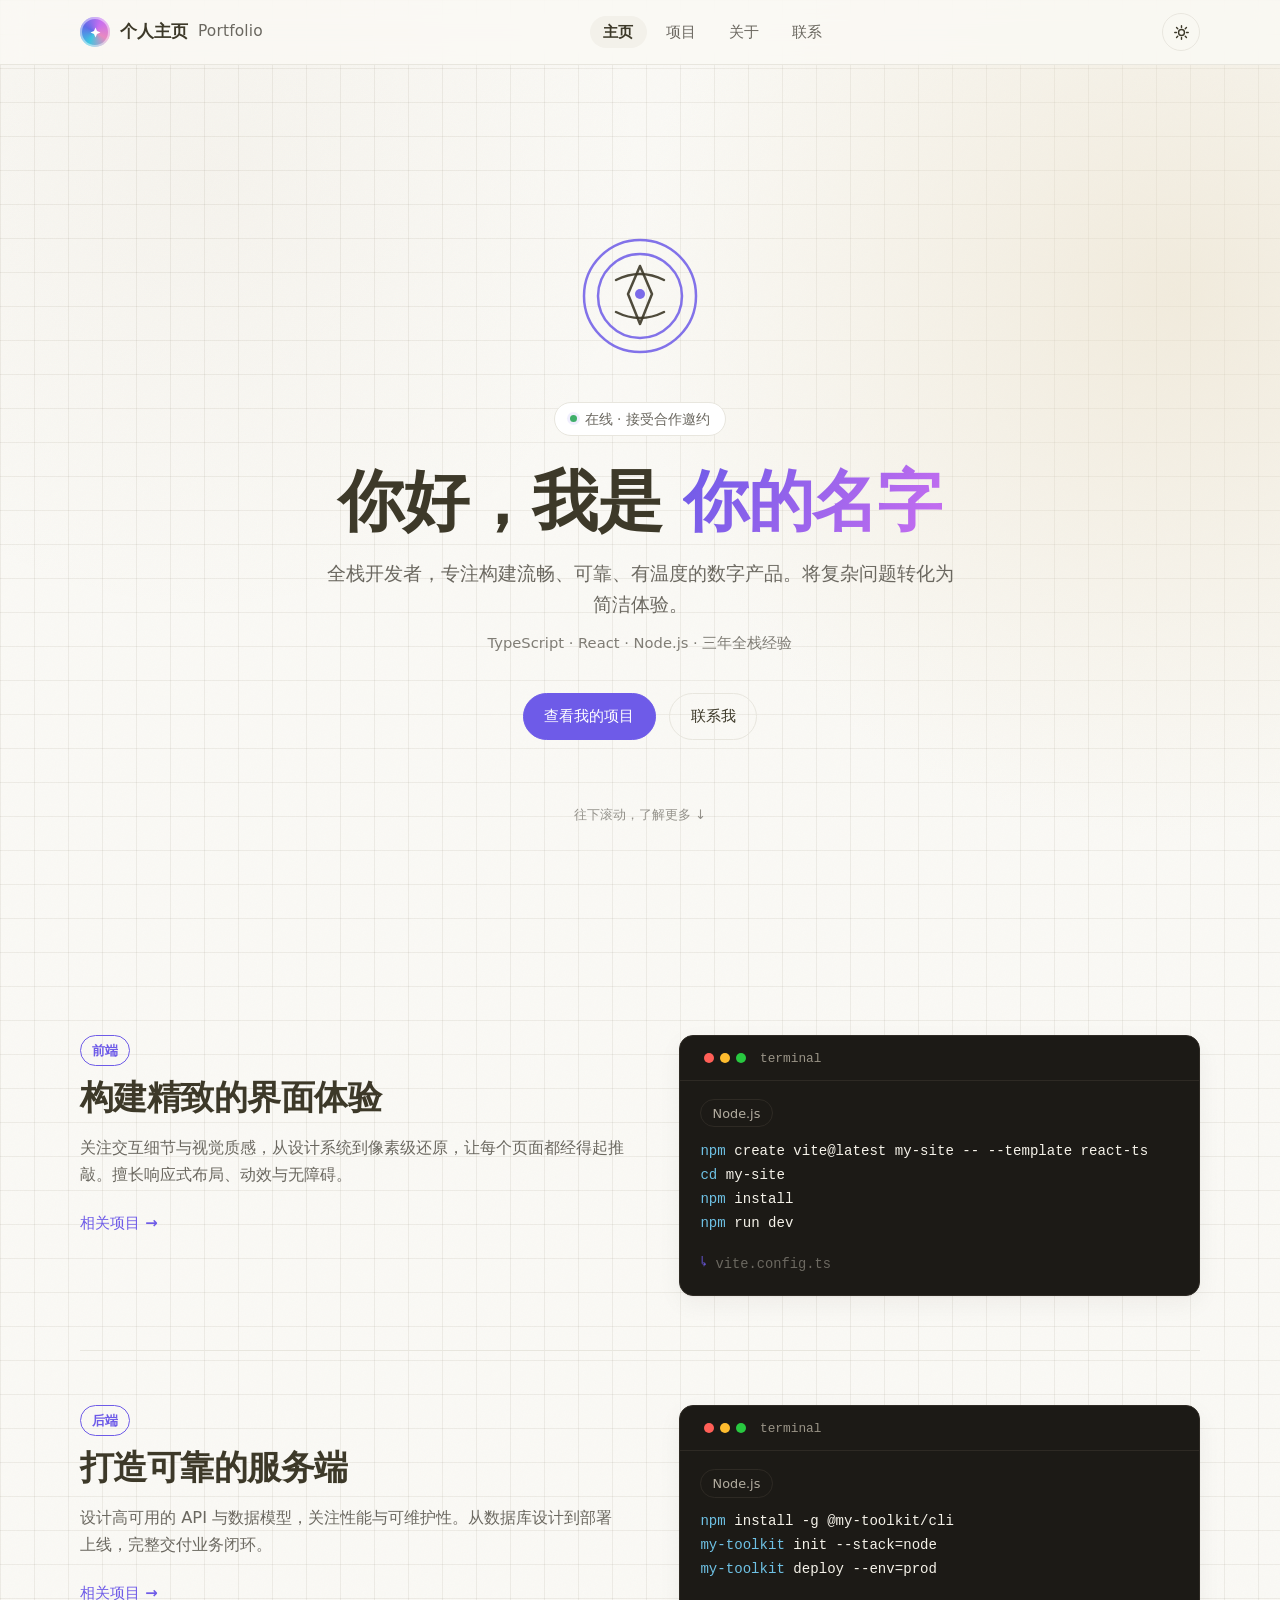
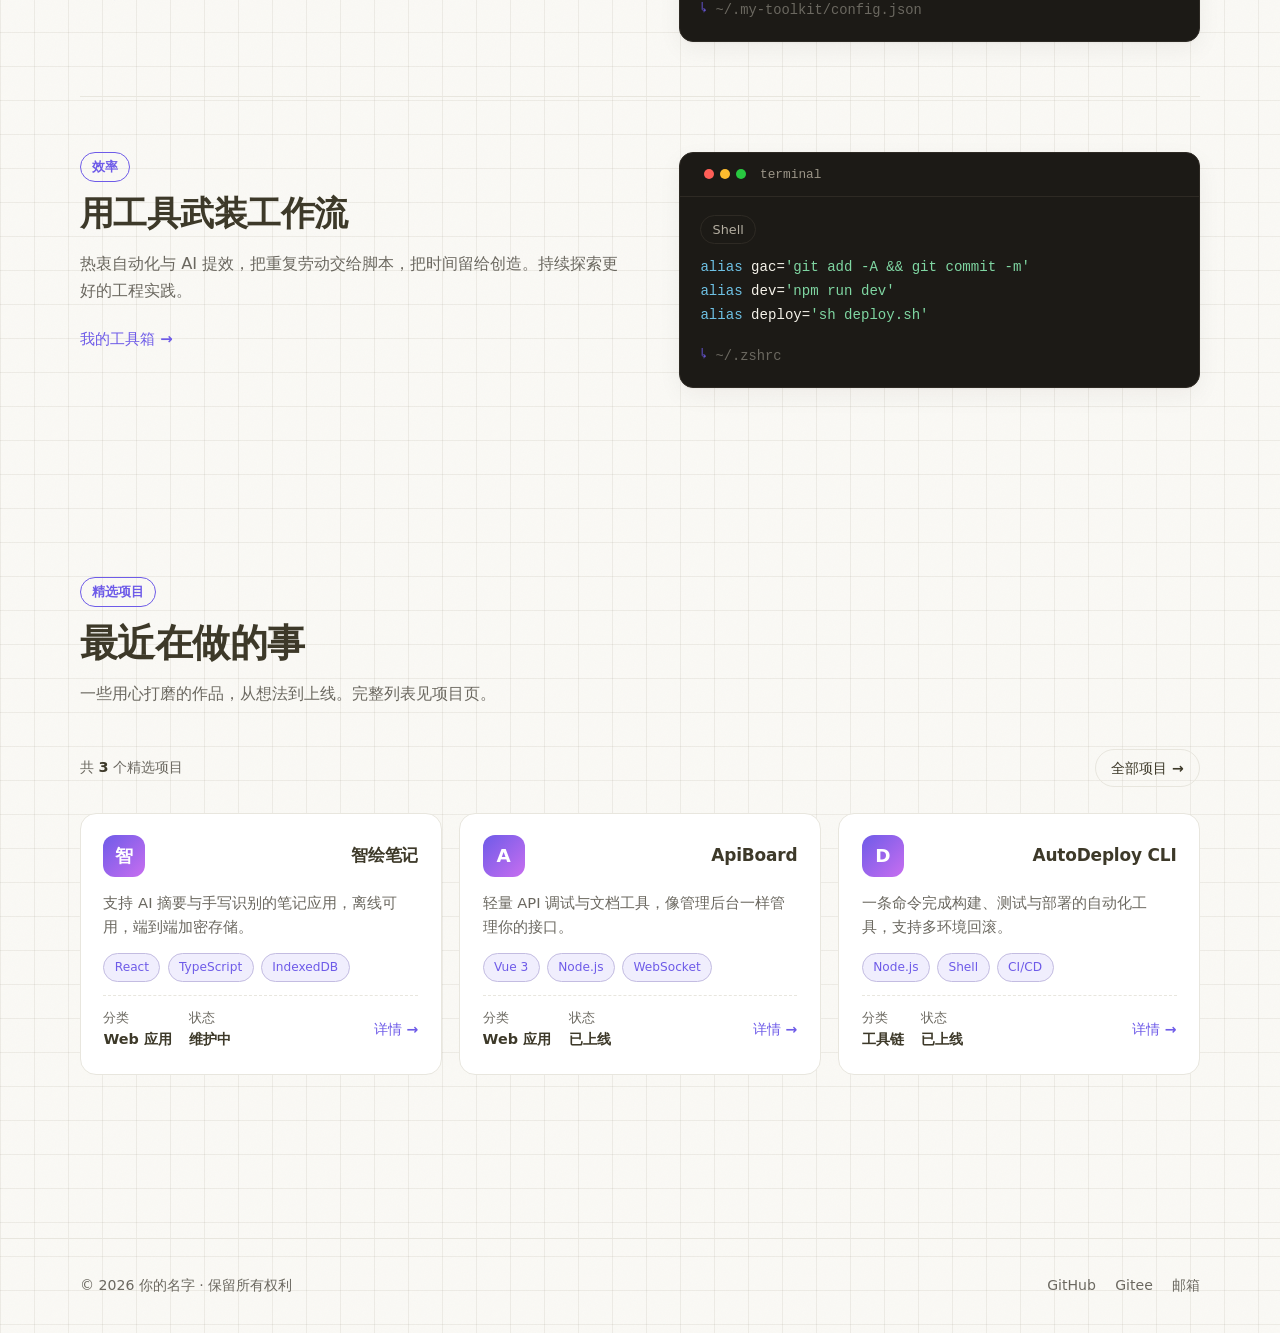
==== index.html @ 10bc0114 "初始化个人主页：米白网格风格，四页面+双主题" ====
<!doctype html>
<!--
  ==========================================================================
  个人主页 · 首页
  风格参考：词元枢阁 Token Nexus
  --------------------------------------------------------------------------
  【个人信息替换清单】打开本文件搜索「TODO:」即可找到所有占位处：
    1. 页面标题与站名（<title>、.brand-cn）
    2. Hero 标题中的「你的名字」
    3. 副标题中的职业描述（.hero .sub）
    4. 能力板块的文字与代码块内容
    5. 项目卡片的数据（在 js/main.js 的 PROJECTS 数组里维护）
    6. 页脚版权
  ==========================================================================
-->
<html lang="zh-CN" data-theme="light">
<head>
  <meta charset="UTF-8" />
  <meta name="viewport" content="width=device-width, initial-scale=1.0" />
  <title>你的名字 · 个人主页</title> <!-- TODO: 替换为你的名字 -->
  <meta name="description" content="个人主页 —— 全栈开发者，用热爱构建数字产品。" />
  <meta name="theme-color" content="#faf9f5" />
  <link rel="icon" href="data:image/svg+xml,%3Csvg xmlns='http://www.w3.org/2000/svg' viewBox='0 0 100 100'%3E%3Cdefs%3E%3ClinearGradient id='g' x1='0' y1='0' x2='1' y2='1'%3E%3Cstop offset='0' stop-color='%233ec6e0'/%3E%3Cstop offset='0.5' stop-color='%236e5be8'/%3E%3Cstop offset='1' stop-color='%23c86ef0'/%3E%3C/linearGradient%3E%3C/defs%3E%3Ccircle cx='50' cy='50' r='46' fill='url(%23g)'/%3E%3Cpath d='M50 28 L57 44 L74 44 L61 55 L66 72 L50 61 L34 72 L39 55 L26 44 L43 44 Z' fill='white' opacity='0.92'/%3E%3C/svg%3E" />
  <link rel="stylesheet" href="css/style.css" />
</head>
<body>

  <!-- ======== 导航 ======== -->
  <header class="site-header">
    <div class="container nav-inner">
      <a class="brand" href="index.html" aria-label="返回首页">
        <span class="brand-mark" aria-hidden="true">
          <svg viewBox="0 0 24 24" fill="none"><path d="M12 4 L14.4 9.6 L20 12 L14.4 14.4 L12 20 L9.6 14.4 L4 12 L9.6 9.6 Z" fill="#fff"/></svg>
        </span>
        <span class="brand-cn">个人主页</span>
        <span class="brand-en">Portfolio</span>
      </a>

      <nav aria-label="主导航">
        <ul class="nav-links" id="navLinks">
          <li><a href="index.html" class="active">主页</a></li>
          <li><a href="projects.html">项目</a></li>
          <li><a href="about.html">关于</a></li>
          <li><a href="contact.html">联系</a></li>
        </ul>
      </nav>

      <div class="nav-actions">
        <div class="theme-menu">
          <button class="icon-btn" id="themeBtn" aria-label="切换主题" title="切换主题">
            <svg id="themeIcon" width="17" height="17" viewBox="0 0 24 24" fill="none" stroke="currentColor" stroke-width="2" stroke-linecap="round">
              <circle cx="12" cy="12" r="4.2"/>
              <path d="M12 2.5v2.4M12 19.1v2.4M2.5 12h2.4M19.1 12h2.4M5 5l1.7 1.7M17.3 17.3 19 19M19 5l-1.7 1.7M6.7 17.3 5 19"/>
            </svg>
          </button>
          <div class="theme-pop" id="themePop" role="menu">
            <button class="theme-opt" data-theme="light" role="menuitem">浅色 <span class="check">✓</span></button>
            <button class="theme-opt" data-theme="dark" role="menuitem">深色 <span class="check">✓</span></button>
            <button class="theme-opt" data-theme="system" role="menuitem">跟随系统 <span class="check">✓</span></button>
          </div>
        </div>
        <button class="icon-btn" id="navToggle" aria-label="切换导航菜单" title="菜单">
          <svg width="17" height="17" viewBox="0 0 24 24" fill="none" stroke="currentColor" stroke-width="2" stroke-linecap="round"><path d="M4 7h16M4 12h16M4 17h16"/></svg>
        </button>
      </div>
    </div>
  </header>

  <main class="page-main">

    <!-- ======== Hero ======== -->
    <section class="hero">
      <div class="container">
        <div class="hero-art" aria-hidden="true">
          <svg viewBox="0 0 128 128">
            <circle class="ring" cx="64" cy="64" r="56"/>
            <circle class="ring" cx="64" cy="64" r="42" opacity="0.45"/>
            <path class="inner" d="M64 34 L76 62 L64 92 L52 62 Z" stroke-linejoin="round"/>
            <path class="inner" d="M40 48 Q64 36 88 48" stroke-linecap="round"/>
            <path class="inner" d="M40 80 Q64 92 88 80" stroke-linecap="round"/>
            <circle class="accent" cx="64" cy="62" r="5"/>
          </svg>
        </div>

        <div class="hero-badge"><span class="dot"></span> 在线 · 接受合作邀约</div>
        <h1>你好，我是 <span class="grad">你的名字</span></h1> <!-- TODO: 替换为你的名字 -->
        <p class="sub">全栈开发者，专注构建流畅、可靠、有温度的数字产品。将复杂问题转化为简洁体验。</p> <!-- TODO: 替换为你的职业描述 -->
        <p class="meta">TypeScript · React · Node.js · 三年全栈经验</p> <!-- TODO: 替换为你擅长的技术 -->

        <div class="hero-cta">
          <a class="btn btn-primary" href="projects.html">查看我的项目</a>
          <a class="btn btn-ghost" href="contact.html">联系我</a>
        </div>

        <div class="scroll-hint">往下滚动，了解更多 ↓</div>
      </div>
    </section>

    <!-- ======== 能力板块（参考站 IDE 集成风格） ======== -->
    <section class="section">
      <div class="container">

        <!-- 板块 1 -->
        <div class="feature-block reveal">
          <div class="feature-left">
            <span class="tag">前端</span>
            <h3>构建精致的界面体验</h3>
            <p>关注交互细节与视觉质感，从设计系统到像素级还原，让每个页面都经得起推敲。擅长响应式布局、动效与无障碍。</p>
            <div class="feature-links">
              <a href="projects.html">相关项目 →</a>
            </div>
          </div>
          <div class="code-card">
            <div class="code-head"><span class="traffic"><i></i><i></i><i></i></span><span>terminal</span></div>
            <div class="code-body">
              <span class="code-tab">Node.js</span>
              <pre><span class="c-cmd">npm</span> create vite@latest my-site -- --template react-ts
<span class="c-cmd">cd</span> my-site
<span class="c-cmd">npm</span> install
<span class="c-cmd">npm</span> run dev</pre>
              <div class="path-line">vite.config.ts</div>
            </div>
          </div>
        </div>

        <!-- 板块 2 -->
        <div class="feature-block reveal">
          <div class="feature-left">
            <span class="tag">后端</span>
            <h3>打造可靠的服务端</h3>
            <p>设计高可用的 API 与数据模型，关注性能与可维护性。从数据库设计到部署上线，完整交付业务闭环。</p>
            <div class="feature-links">
              <a href="projects.html">相关项目 →</a>
            </div>
          </div>
          <div class="code-card">
            <div class="code-head"><span class="traffic"><i></i><i></i><i></i></span><span>terminal</span></div>
            <div class="code-body">
              <span class="code-tab">Node.js</span>
              <pre><span class="c-cmd">npm</span> install -g @my-toolkit/cli
<span class="c-cmd">my-toolkit</span> init --stack=node
<span class="c-cmd">my-toolkit</span> deploy --env=prod</pre>
              <div class="path-line">~/.my-toolkit/config.json</div>
            </div>
          </div>
        </div>

        <!-- 板块 3 -->
        <div class="feature-block reveal">
          <div class="feature-left">
            <span class="tag">效率</span>
            <h3>用工具武装工作流</h3>
            <p>热衷自动化与 AI 提效，把重复劳动交给脚本，把时间留给创造。持续探索更好的工程实践。</p>
            <div class="feature-links">
              <a href="about.html">我的工具箱 →</a>
            </div>
          </div>
          <div class="code-card">
            <div class="code-head"><span class="traffic"><i></i><i></i><i></i></span><span>terminal</span></div>
            <div class="code-body">
              <span class="code-tab">Shell</span>
              <pre><span class="c-cmd">alias</span> gac=<span class="c-str">'git add -A && git commit -m'</span>
<span class="c-cmd">alias</span> dev=<span class="c-str">'npm run dev'</span>
<span class="c-cmd">alias</span> deploy=<span class="c-str">'sh deploy.sh'</span></pre>
              <div class="path-line">~/.zshrc</div>
            </div>
          </div>
        </div>

      </div>
    </section>

    <!-- ======== 精选项目 ======== -->
    <section class="section" id="projects">
      <div class="container">
        <div class="section-head reveal">
          <span class="tag">精选项目</span>
          <h2>最近在做的事</h2>
          <p class="lead">一些用心打磨的作品，从想法到上线。完整列表见项目页。</p>
        </div>

        <div class="grid-head reveal">
          <div class="grid-count">共 <b>3</b> 个精选项目</div>
          <a class="btn btn-sm btn-ghost" href="projects.html">全部项目 →</a>
        </div>

        <div class="card-grid" id="featuredGrid">
          <!-- 项目卡片由 js/main.js 渲染 -->
        </div>
      </div>
    </section>

  </main>

  <!-- ======== 页脚 ======== -->
  <footer class="site-footer">
    <div class="container footer-inner">
      <span>© <span id="year"></span> 你的名字 · 保留所有权利</span> <!-- TODO: 替换为你的名字 -->
      <div class="footer-links">
        <a href="https://github.com/" target="_blank" rel="noopener">GitHub</a>
        <a href="https://gitee.com/" target="_blank" rel="noopener">Gitee</a>
        <a href="mailto:you@example.com">邮箱</a> <!-- TODO: 替换为你的邮箱 -->
      </div>
    </div>
  </footer>

  <script src="js/main.js"></script>
</body>
</html>
---- css/style.css ----
/* ==========================================================================
   个人主页 · Personal Site
   风格参考：词元枢阁 Token Nexus（米白网格 · 暖黑文字 · 蓝紫强调 · 明暗双主题）
   文件：css/style.css
   ========================================================================== */

/* ---------- 主题变量 ---------- */
:root {
  --background: #faf9f5;          /* 米白底 */
  --foreground: #3d3929;          /* 暖黑文字 */
  --card: #ffffff;
  --card-foreground: #3d3929;
  --primary: #6e5be8;             /* 蓝紫强调色（参考站 lab(63.96% -11.9 -45.6) 近似） */
  --primary-soft: #6e5be81a;
  --muted: #f3f1ea;               /* 浅米色 */
  --muted-foreground: #6b6860;    /* 次要灰 */
  --border: #e8e6de;
  --grid-line: rgba(120, 110, 90, 0.10);
  --glow-1: rgba(143, 111, 63, 0.045);
  --glow-2: rgba(232, 221, 197, 0.5);
  --code-bg: #1c1a16;             /* 代码块深底 */
  --code-fg: #f5f2e9;
  --code-border: #2e2a24;
  --nav-bg: rgba(250, 249, 245, 0.82);
  --shadow: 0 1px 2px rgba(30, 25, 15, 0.04), 0 8px 24px rgba(30, 25, 15, 0.05);
  --radius: 1rem;
  --ok: #3fae6a;
  --warn: #d9a441;
  --serif: "Public Sans", "HarmonyOS Sans", "PingFang SC", "Noto Sans SC", system-ui, sans-serif;
}

html[data-theme="dark"] {
  --background: #191714;          /* 暖深棕黑 */
  --foreground: #faf9f5;
  --card: #211e1a;
  --card-foreground: #faf9f5;
  --primary: #8b7bff;
  --primary-soft: #8b7bff1f;
  --muted: #26231e;
  --muted-foreground: #b3ada0;
  --border: #ffffff1a;
  --grid-line: rgba(255, 255, 255, 0.045);
  --glow-1: rgba(143, 111, 63, 0.08);
  --glow-2: rgba(110, 91, 232, 0.10);
  --code-bg: #100f0c;
  --code-fg: #f5f2e9;
  --code-border: #2e2a24;
  --nav-bg: rgba(25, 23, 20, 0.82);
  --shadow: 0 1px 2px rgba(0, 0, 0, 0.3), 0 8px 24px rgba(0, 0, 0, 0.35);
}

/* ---------- 基础 ---------- */
* { box-sizing: border-box; margin: 0; padding: 0; }

html { scroll-behavior: smooth; }

body {
  font-family: var(--serif);
  color: var(--foreground);
  background-color: var(--background);
  /* 三层背景：柔和光晕 + 细网格 + 噪点 */
  background-image:
    radial-gradient(circle at 16% 6%, var(--glow-1), rgba(0, 0, 0, 0) 448px),
    radial-gradient(circle at 92% 10%, var(--glow-2), rgba(0, 0, 0, 0) 544px),
    url("data:image/svg+xml,%3Csvg viewBox='0 0 220 220' xmlns='http://www.w3.org/2000/svg'%3E%3Cfilter id='n'%3E%3CfeTurbulence type='fractalNoise' baseFrequency='0.72' numOctaves='4' stitchTiles='stitch'/%3E%3C/filter%3E%3Crect width='100%25' height='100%25' filter='url(%23n)' opacity='0.025'/%3E%3C/svg%3E"),
    linear-gradient(var(--grid-line) 1px, transparent 1px),
    linear-gradient(90deg, var(--grid-line) 1px, transparent 1px);
  background-size: auto, auto, 220px 220px, 34px 34px, 34px 34px;
  background-repeat: repeat;
  line-height: 1.65;
  -webkit-font-smoothing: antialiased;
  transition: background-color 0.3s ease, color 0.3s ease;
  min-height: 100vh;
  display: flex;
  flex-direction: column;
}

a { color: var(--primary); text-decoration: none; }
a:hover { text-decoration: underline; }

::selection { background: var(--primary); color: #fff; }

.container { width: min(1120px, 92vw); margin: 0 auto; }

main { flex: 1; padding-bottom: 6rem; }

/* 顶部留白，避开固定导航 */
.page-main { padding-top: 7.5rem; }

/* ---------- 导航 ---------- */
.site-header {
  position: fixed;
  top: 0; left: 0; right: 0;
  z-index: 100;
  background: var(--nav-bg);
  backdrop-filter: blur(12px);
  -webkit-backdrop-filter: blur(12px);
  border-bottom: 1px solid var(--border);
}

.nav-inner {
  display: flex;
  align-items: center;
  justify-content: space-between;
  height: 64px;
  gap: 1rem;
}

.brand {
  display: flex;
  align-items: center;
  gap: 0.6rem;
  color: var(--foreground);
  font-weight: 650;
  font-size: 1.05rem;
  letter-spacing: 0.01em;
}
.brand:hover { text-decoration: none; }

.brand-mark {
  width: 30px; height: 30px;
  border-radius: 50%;
  flex: none;
  background: conic-gradient(from 210deg, #3ec6e0, #5e6ce8, #c86ef0, #e88ac0, #3ec6e0);
  display: grid;
  place-items: center;
  box-shadow: inset 0 0 0 2px rgba(255, 255, 255, 0.45);
}
.brand-mark svg { width: 15px; height: 15px; }

.brand-cn { font-weight: 650; }
.brand-en { color: var(--muted-foreground); font-weight: 450; font-size: 0.92em; }

.nav-links {
  display: flex;
  align-items: center;
  gap: 0.35rem;
  list-style: none;
}
.nav-links a {
  color: var(--muted-foreground);
  padding: 0.42rem 0.85rem;
  border-radius: 999px;
  font-size: 0.95rem;
  transition: color 0.18s, background 0.18s;
}
.nav-links a:hover { color: var(--foreground); background: var(--muted); text-decoration: none; }
.nav-links a.active { color: var(--foreground); background: var(--muted); font-weight: 600; }

.nav-actions { display: flex; align-items: center; gap: 0.4rem; }

.icon-btn {
  width: 38px; height: 38px;
  border-radius: 50%;
  border: 1px solid var(--border);
  background: transparent;
  color: var(--foreground);
  display: grid;
  place-items: center;
  cursor: pointer;
  transition: background 0.18s, border-color 0.18s;
  font-size: 1rem;
}
.icon-btn:hover { background: var(--muted); }

/* 主题菜单 */
.theme-menu {
  position: relative;
}
.theme-pop {
  position: absolute;
  right: 0; top: calc(100% + 8px);
  min-width: 168px;
  background: var(--card);
  border: 1px solid var(--border);
  border-radius: 12px;
  box-shadow: var(--shadow);
  padding: 0.35rem;
  display: none;
  z-index: 110;
}
.theme-pop.open { display: block; animation: pop-in 0.14s ease; }
@keyframes pop-in { from { opacity: 0; transform: translateY(-4px); } to { opacity: 1; transform: none; } }
.theme-opt {
  display: flex;
  align-items: center;
  justify-content: space-between;
  width: 100%;
  border: 0;
  background: transparent;
  color: var(--foreground);
  padding: 0.5rem 0.7rem;
  border-radius: 8px;
  font-size: 0.92rem;
  cursor: pointer;
  font-family: inherit;
}
.theme-opt:hover { background: var(--muted); }
.theme-opt .check { color: var(--primary); font-weight: 700; opacity: 0; }
.theme-opt.sel .check { opacity: 1; }

/* 移动端菜单按钮 */
#navToggle { display: none; }

/* ---------- 按钮 ---------- */
.btn {
  display: inline-flex;
  align-items: center;
  gap: 0.45rem;
  padding: 0.62rem 1.3rem;
  border-radius: 999px;
  border: 1px solid var(--border);
  background: var(--card);
  color: var(--foreground);
  font-family: inherit;
  font-size: 0.95rem;
  font-weight: 550;
  cursor: pointer;
  transition: transform 0.15s, box-shadow 0.15s, background 0.15s, border-color 0.15s;
  text-decoration: none;
}
.btn:hover { transform: translateY(-1px); box-shadow: var(--shadow); text-decoration: none; }
.btn-primary {
  background: var(--primary);
  border-color: var(--primary);
  color: #fff;
}
.btn-primary:hover { box-shadow: 0 6px 20px var(--primary-soft); }
.btn-ghost { background: transparent; }
.btn-ghost:hover { background: var(--muted); }
.btn-sm { padding: 0.4rem 0.95rem; font-size: 0.88rem; }

/* ---------- Hero ---------- */
.hero {
  text-align: center;
  padding: 7rem 0 5.5rem;
  position: relative;
}
.hero-badge {
  display: inline-flex;
  align-items: center;
  gap: 0.45rem;
  padding: 0.32rem 0.95rem;
  border-radius: 999px;
  border: 1px solid var(--border);
  background: var(--card);
  color: var(--muted-foreground);
  font-size: 0.85rem;
  margin-bottom: 1.8rem;
}
.hero-badge .dot {
  width: 7px; height: 7px; border-radius: 50%;
  background: var(--ok);
  box-shadow: 0 0 0 3px var(--primary-soft);
}
.hero h1 {
  font-size: clamp(2.4rem, 5.6vw, 4.1rem);
  font-weight: 680;
  letter-spacing: -0.02em;
  line-height: 1.12;
}
.hero h1 .grad {
  background: linear-gradient(120deg, var(--primary), #c86ef0);
  -webkit-background-clip: text;
  background-clip: text;
  color: transparent;
}
.hero .sub {
  margin-top: 1.2rem;
  color: var(--muted-foreground);
  font-size: clamp(1.02rem, 2vw, 1.2rem);
  max-width: 640px;
  margin-inline: auto;
}
.hero .meta {
  margin-top: 0.6rem;
  color: var(--muted-foreground);
  font-size: 0.92rem;
  opacity: 0.85;
}
.hero-cta {
  margin-top: 2.4rem;
  display: flex;
  gap: 0.8rem;
  justify-content: center;
  flex-wrap: wrap;
}

/* Hero 中央几何图形（线条风字母） */
.hero-art {
  margin: 0 auto 2.6rem;
  width: 128px; height: 128px;
  display: grid;
  place-items: center;
}
.hero-art svg {
  width: 100%; height: 100%;
}
.hero-art .ring {
  fill: none;
  stroke: var(--primary);
  stroke-width: 2.5;
  opacity: 0.85;
}
.hero-art .inner {
  fill: none;
  stroke: var(--foreground);
  stroke-width: 2.5;
  opacity: 0.9;
}
.hero-art .accent { fill: var(--primary); opacity: 0.9; }

/* 滚动提示 */
.scroll-hint {
  margin-top: 4rem;
  color: var(--muted-foreground);
  font-size: 0.82rem;
  opacity: 0.7;
  animation: float-y 2.4s ease-in-out infinite;
}
@keyframes float-y { 0%, 100% { transform: translateY(0); } 50% { transform: translateY(6px); } }

/* ---------- 板块 ---------- */
.section { padding: 4.2rem 0; }
.section-head { max-width: 720px; margin-bottom: 2.6rem; }
.tag {
  display: inline-block;
  padding: 0.22rem 0.7rem;
  border-radius: 999px;
  border: 1px solid var(--primary);
  color: var(--primary);
  font-size: 0.8rem;
  font-weight: 600;
  margin-bottom: 0.9rem;
}
.section h2 {
  font-size: clamp(1.7rem, 3.4vw, 2.35rem);
  font-weight: 660;
  letter-spacing: -0.015em;
  line-height: 1.2;
}
.section .lead {
  margin-top: 0.9rem;
  color: var(--muted-foreground);
  font-size: 1.02rem;
}

/* 板块行（标签+标题+说明，参考站 IDE 集成板块） */
.feature-block {
  display: grid;
  grid-template-columns: 1.05fr 1fr;
  gap: 3.2rem;
  align-items: start;
  padding: 3.4rem 0;
  border-top: 1px solid var(--border);
}
.feature-block:first-of-type { border-top: 0; }
.feature-left .tag { margin-bottom: 0.8rem; }
.feature-left h3 { font-size: clamp(1.5rem, 3vw, 2.1rem); font-weight: 660; letter-spacing: -0.015em; line-height: 1.2; }
.feature-left p { margin-top: 1rem; color: var(--muted-foreground); font-size: 1.02rem; }
.feature-left .feature-links { margin-top: 1.4rem; display: flex; gap: 1.2rem; flex-wrap: wrap; }
.feature-left .feature-links a { font-size: 0.93rem; font-weight: 550; }

/* 代码块 */
.code-card {
  background: var(--code-bg);
  border: 1px solid var(--code-border);
  border-radius: 14px;
  overflow: hidden;
  box-shadow: var(--shadow);
}
.code-head {
  display: flex;
  align-items: center;
  gap: 0.5rem;
  padding: 0.7rem 1.1rem;
  border-bottom: 1px solid var(--code-border);
}
.code-head .traffic { display: flex; gap: 6px; }
.code-head .traffic i { width: 10px; height: 10px; border-radius: 50%; display: block; }
.code-head .traffic i:nth-child(1) { background: #ff5f57; }
.code-head .traffic i:nth-child(2) { background: #febc2e; }
.code-head .traffic i:nth-child(3) { background: #28c840; }
.code-head span {
  color: #9a9487;
  font-size: 0.8rem;
  margin-left: 0.4rem;
  font-family: "SFMono-Regular", Consolas, "Liberation Mono", Menlo, monospace;
}
.code-body { padding: 1.15rem 1.3rem; overflow-x: auto; }
.code-body pre {
  font-family: "SFMono-Regular", Consolas, "Liberation Mono", Menlo, monospace;
  font-size: 0.88rem;
  line-height: 1.7;
  color: var(--code-fg);
  white-space: pre;
}
.code-body .c-cmt { color: #7a7568; }
.code-body .c-key { color: #8b7bff; }
.code-body .c-str { color: #7fd6a2; }
.code-body .c-pth { color: #f0b26b; }
.code-body .c-cmd { color: #6ec1e4; }
.code-tab {
  display: inline-flex;
  padding: 0.16rem 0.7rem;
  border-radius: 999px;
  border: 1px solid var(--code-border);
  color: #b3ada0;
  font-size: 0.8rem;
  margin-bottom: 0.8rem;
}

/* 路径行（配置文件名） */
.path-line {
  margin-top: 1.1rem;
  font-family: "SFMono-Regular", Consolas, "Liberation Mono", Menlo, monospace;
  font-size: 0.86rem;
  color: var(--muted-foreground);
  display: flex;
  align-items: center;
  gap: 0.5rem;
}
.path-line::before { content: "↳"; color: var(--primary); }

/* ---------- 卡片网格（仿模型广场） ---------- */
.grid-head {
  display: flex;
  align-items: center;
  justify-content: space-between;
  gap: 1rem;
  flex-wrap: wrap;
  margin-bottom: 1.6rem;
}
.grid-count { color: var(--muted-foreground); font-size: 0.9rem; }
.grid-count b { color: var(--foreground); font-weight: 650; }

.search-box {
  flex: 1;
  min-width: 240px;
  max-width: 420px;
  display: flex;
  align-items: center;
  gap: 0.6rem;
  padding: 0.6rem 1.05rem;
  border: 1px solid var(--border);
  border-radius: 999px;
  background: var(--card);
}
.search-box svg { width: 16px; height: 16px; color: var(--muted-foreground); flex: none; }
.search-box input {
  border: 0; outline: 0; background: transparent;
  width: 100%;
  font-family: inherit;
  font-size: 0.93rem;
  color: var(--foreground);
}
.search-box input::placeholder { color: var(--muted-foreground); }

.filter-bar { display: flex; gap: 0.5rem; flex-wrap: wrap; margin-bottom: 1.8rem; }
.chip {
  padding: 0.4rem 1rem;
  border-radius: 999px;
  border: 1px solid var(--border);
  background: var(--card);
  color: var(--muted-foreground);
  font-family: inherit;
  font-size: 0.88rem;
  cursor: pointer;
  transition: all 0.16s;
}
.chip:hover { color: var(--foreground); border-color: var(--primary); }
.chip.sel { background: var(--primary); border-color: var(--primary); color: #fff; font-weight: 550; }

.card-grid {
  display: grid;
  grid-template-columns: repeat(auto-fill, minmax(300px, 1fr));
  gap: 1.1rem;
}
.card {
  background: var(--card);
  border: 1px solid var(--border);
  border-radius: var(--radius);
  padding: 1.35rem 1.4rem;
  transition: transform 0.18s, box-shadow 0.18s, border-color 0.18s;
  display: flex;
  flex-direction: column;
  gap: 0.85rem;
  position: relative;
}
.card:hover {
  transform: translateY(-3px);
  box-shadow: var(--shadow);
  border-color: color-mix(in srgb, var(--primary) 35%, var(--border));
}
.card-top { display: flex; align-items: center; justify-content: space-between; gap: 0.8rem; }
.card-ico {
  width: 42px; height: 42px;
  border-radius: 12px;
  display: grid;
  place-items: center;
  font-size: 1.15rem;
  font-weight: 700;
  color: #fff;
  flex: none;
  background: linear-gradient(135deg, var(--primary), #c86ef0);
}
.card-name { font-weight: 640; font-size: 1.06rem; letter-spacing: -0.01em; }
.card-desc { color: var(--muted-foreground); font-size: 0.92rem; flex: 1; }
.card-meta { display: flex; flex-wrap: wrap; gap: 0.45rem; }
.pill {
  padding: 0.2rem 0.65rem;
  border-radius: 999px;
  font-size: 0.76rem;
  background: var(--muted);
  color: var(--muted-foreground);
  border: 1px solid var(--border);
}
.pill-tech { color: var(--primary); border-color: color-mix(in srgb, var(--primary) 30%, var(--border)); background: var(--primary-soft); }
.card-foot {
  display: flex;
  align-items: center;
  justify-content: space-between;
  padding-top: 0.7rem;
  border-top: 1px dashed var(--border);
}
.card-stat { display: flex; gap: 1.1rem; font-size: 0.8rem; color: var(--muted-foreground); }
.card-stat b { display: block; color: var(--foreground); font-weight: 650; font-size: 0.9rem; }
.card-link { color: var(--primary); font-size: 0.88rem; font-weight: 550; }
.card-link:hover { text-decoration: underline; }

/* 状态点 */
.status { display: inline-flex; align-items: center; gap: 0.35rem; font-size: 0.8rem; color: var(--muted-foreground); }
.status::before { content: ""; width: 8px; height: 8px; border-radius: 50%; background: var(--ok); }
.status.warn::before { background: var(--warn); }

/* 空状态 */
.empty {
  text-align: center;
  padding: 4rem 1rem;
  color: var(--muted-foreground);
  border: 1px dashed var(--border);
  border-radius: var(--radius);
  display: none;
}
.empty.show { display: block; }

/* ---------- 关于页 ---------- */
.about-grid {
  display: grid;
  grid-template-columns: 0.9fr 1.6fr;
  gap: 3rem;
  align-items: start;
}
.avatar-card {
  background: var(--card);
  border: 1px solid var(--border);
  border-radius: var(--radius);
  padding: 1.6rem;
  text-align: center;
  box-shadow: var(--shadow);
}
.avatar {
  width: 110px; height: 110px;
  margin: 0 auto 1.1rem;
  border-radius: 50%;
  display: grid;
  place-items: center;
  font-size: 2.4rem;
  font-weight: 700;
  color: #fff;
  background: conic-gradient(from 210deg, #3ec6e0, #5e6ce8, #c86ef0, #e88ac0, #3ec6e0);
  box-shadow: inset 0 0 0 3px rgba(255,255,255,0.4);
}
.avatar-card h3 { font-size: 1.15rem; }
.avatar-card .role { color: var(--muted-foreground); font-size: 0.88rem; margin-top: 0.2rem; }
.avatar-card .meta-list { margin-top: 1.2rem; text-align: left; }
.avatar-card .meta-list li {
  list-style: none;
  display: flex;
  gap: 0.6rem;
  align-items: baseline;
  font-size: 0.88rem;
  padding: 0.45rem 0;
  border-bottom: 1px dashed var(--border);
  color: var(--muted-foreground);
}
.avatar-card .meta-list li:last-child { border-bottom: 0; }
.avatar-card .meta-list b { color: var(--foreground); font-weight: 600; }

.about-body h2 { font-size: clamp(1.6rem, 3vw, 2.1rem); font-weight: 660; letter-spacing: -0.015em; }
.about-body > p { margin-top: 1rem; color: var(--muted-foreground); }
.skill-cloud { margin-top: 2rem; display: flex; flex-wrap: wrap; gap: 0.55rem; }
.skill-item {
  padding: 0.45rem 1.05rem;
  border-radius: 999px;
  border: 1px solid var(--border);
  background: var(--card);
  font-size: 0.9rem;
  transition: all 0.16s;
}
.skill-item:hover { border-color: var(--primary); color: var(--primary); transform: translateY(-1px); }

.timeline { margin-top: 2.4rem; }
.timeline h3 { font-size: 1.05rem; margin-bottom: 1.2rem; display: flex; align-items: center; gap: 0.5rem; }
.tl-item {
  position: relative;
  padding: 0 0 1.6rem 1.6rem;
  border-left: 1px solid var(--border);
}
.tl-item::before {
  content: "";
  position: absolute;
  left: -5px; top: 6px;
  width: 9px; height: 9px;
  border-radius: 50%;
  background: var(--primary);
}
.tl-item .tl-date { font-size: 0.8rem; color: var(--muted-foreground); }
.tl-item .tl-title { font-weight: 600; margin-top: 0.15rem; }
.tl-item .tl-desc { font-size: 0.9rem; color: var(--muted-foreground); margin-top: 0.3rem; }

/* ---------- 联系页 ---------- */
.contact-wrap {
  display: grid;
  grid-template-columns: 0.9fr 1.3fr;
  gap: 3rem;
  align-items: start;
}
.contact-info h2 { font-size: clamp(1.6rem, 3vw, 2.1rem); font-weight: 660; }
.contact-info > p { margin-top: 0.9rem; color: var(--muted-foreground); }
.contact-channels { margin-top: 1.8rem; display: grid; gap: 0.9rem; }
.channel {
  display: flex;
  align-items: center;
  gap: 0.9rem;
  padding: 0.95rem 1.1rem;
  background: var(--card);
  border: 1px solid var(--border);
  border-radius: 14px;
  transition: all 0.16s;
  color: var(--foreground);
}
.channel:hover { transform: translateY(-2px); box-shadow: var(--shadow); text-decoration: none; border-color: color-mix(in srgb, var(--primary) 35%, var(--border)); }
.channel .ico {
  width: 38px; height: 38px;
  border-radius: 10px;
  background: var(--primary-soft);
  color: var(--primary);
  display: grid;
  place-items: center;
  font-size: 1.05rem;
  flex: none;
}
.channel b { display: block; font-size: 0.95rem; }
.channel span { font-size: 0.83rem; color: var(--muted-foreground); }

/* 表单（仿登录页风格） */
.form-card {
  background: var(--card);
  border: 1px solid var(--border);
  border-radius: calc(var(--radius) + 2px);
  padding: 2rem 2.1rem;
  box-shadow: var(--shadow);
}
.form-card h3 { font-size: 1.25rem; font-weight: 660; }
.form-card .form-sub { color: var(--muted-foreground); font-size: 0.9rem; margin: 0.3rem 0 1.6rem; }
.field { margin-bottom: 1.25rem; }
.field label {
  display: flex;
  justify-content: space-between;
  align-items: baseline;
  font-size: 0.9rem;
  font-weight: 550;
  margin-bottom: 0.45rem;
}
.field label .hint { font-weight: 400; color: var(--muted-foreground); font-size: 0.82rem; }
.field input, .field textarea, .field select {
  width: 100%;
  padding: 0.7rem 1rem;
  border: 1px solid var(--border);
  border-radius: 12px;
  background: var(--muted);
  font-family: inherit;
  font-size: 0.95rem;
  color: var(--foreground);
  outline: none;
  transition: border-color 0.16s, box-shadow 0.16s;
}
.field textarea { resize: vertical; min-height: 120px; }
.field input:focus, .field textarea:focus, .field select:focus {
  border-color: var(--primary);
  box-shadow: 0 0 0 3px var(--primary-soft);
}
.form-legal {
  display: flex;
  align-items: center;
  gap: 0.55rem;
  font-size: 0.83rem;
  color: var(--muted-foreground);
  margin: 1.1rem 0 1.3rem;
}
.form-legal input { accent-color: var(--primary); width: 15px; height: 15px; }
.form-msg {
  display: none;
  padding: 0.75rem 1rem;
  border-radius: 10px;
  font-size: 0.9rem;
  margin-top: 1rem;
}
.form-msg.ok { display: block; background: color-mix(in srgb, var(--ok) 12%, var(--card)); border: 1px solid color-mix(in srgb, var(--ok) 40%, var(--border)); color: var(--ok); }
.form-msg.err { display: block; background: color-mix(in srgb, #e5484d 10%, var(--card)); border: 1px solid color-mix(in srgb, #e5484d 40%, var(--border)); color: #e5484d; }

/* ---------- 页脚 ---------- */
.site-footer {
  border-top: 1px solid var(--border);
  padding: 2.2rem 0;
  margin-top: auto;
}
.footer-inner {
  display: flex;
  align-items: center;
  justify-content: space-between;
  gap: 1rem;
  flex-wrap: wrap;
  color: var(--muted-foreground);
  font-size: 0.88rem;
}
.footer-inner a { color: var(--muted-foreground); }
.footer-inner a:hover { color: var(--primary); }
.footer-links { display: flex; gap: 1.2rem; }

/* ---------- 入场动画 ---------- */
.reveal { opacity: 0; transform: translateY(18px); transition: opacity 0.6s ease, transform 0.6s ease; }
.reveal.in { opacity: 1; transform: none; }

/* ---------- 响应式 ---------- */
@media (max-width: 900px) {
  .feature-block { grid-template-columns: 1fr; gap: 1.8rem; }
  .about-grid { grid-template-columns: 1fr; }
  .contact-wrap { grid-template-columns: 1fr; }
}

@media (max-width: 720px) {
  #navToggle { display: grid; }
  .nav-links {
    position: absolute;
    top: 64px; left: 0; right: 0;
    flex-direction: column;
    align-items: stretch;
    background: var(--nav-bg);
    backdrop-filter: blur(12px);
    border-bottom: 1px solid var(--border);
    padding: 0.6rem 1rem 1rem;
    gap: 0.2rem;
    display: none;
  }
  .nav-links.open { display: flex; }
  .nav-links a { border-radius: 10px; padding: 0.7rem 0.9rem; }
  .hero { padding: 5rem 0 3.5rem; }
  .section { padding: 3rem 0; }
  .feature-block { padding: 2.6rem 0; }
  .card-grid { grid-template-columns: 1fr; }
  .form-card { padding: 1.5rem; }
  .footer-inner { flex-direction: column; text-align: center; }
}
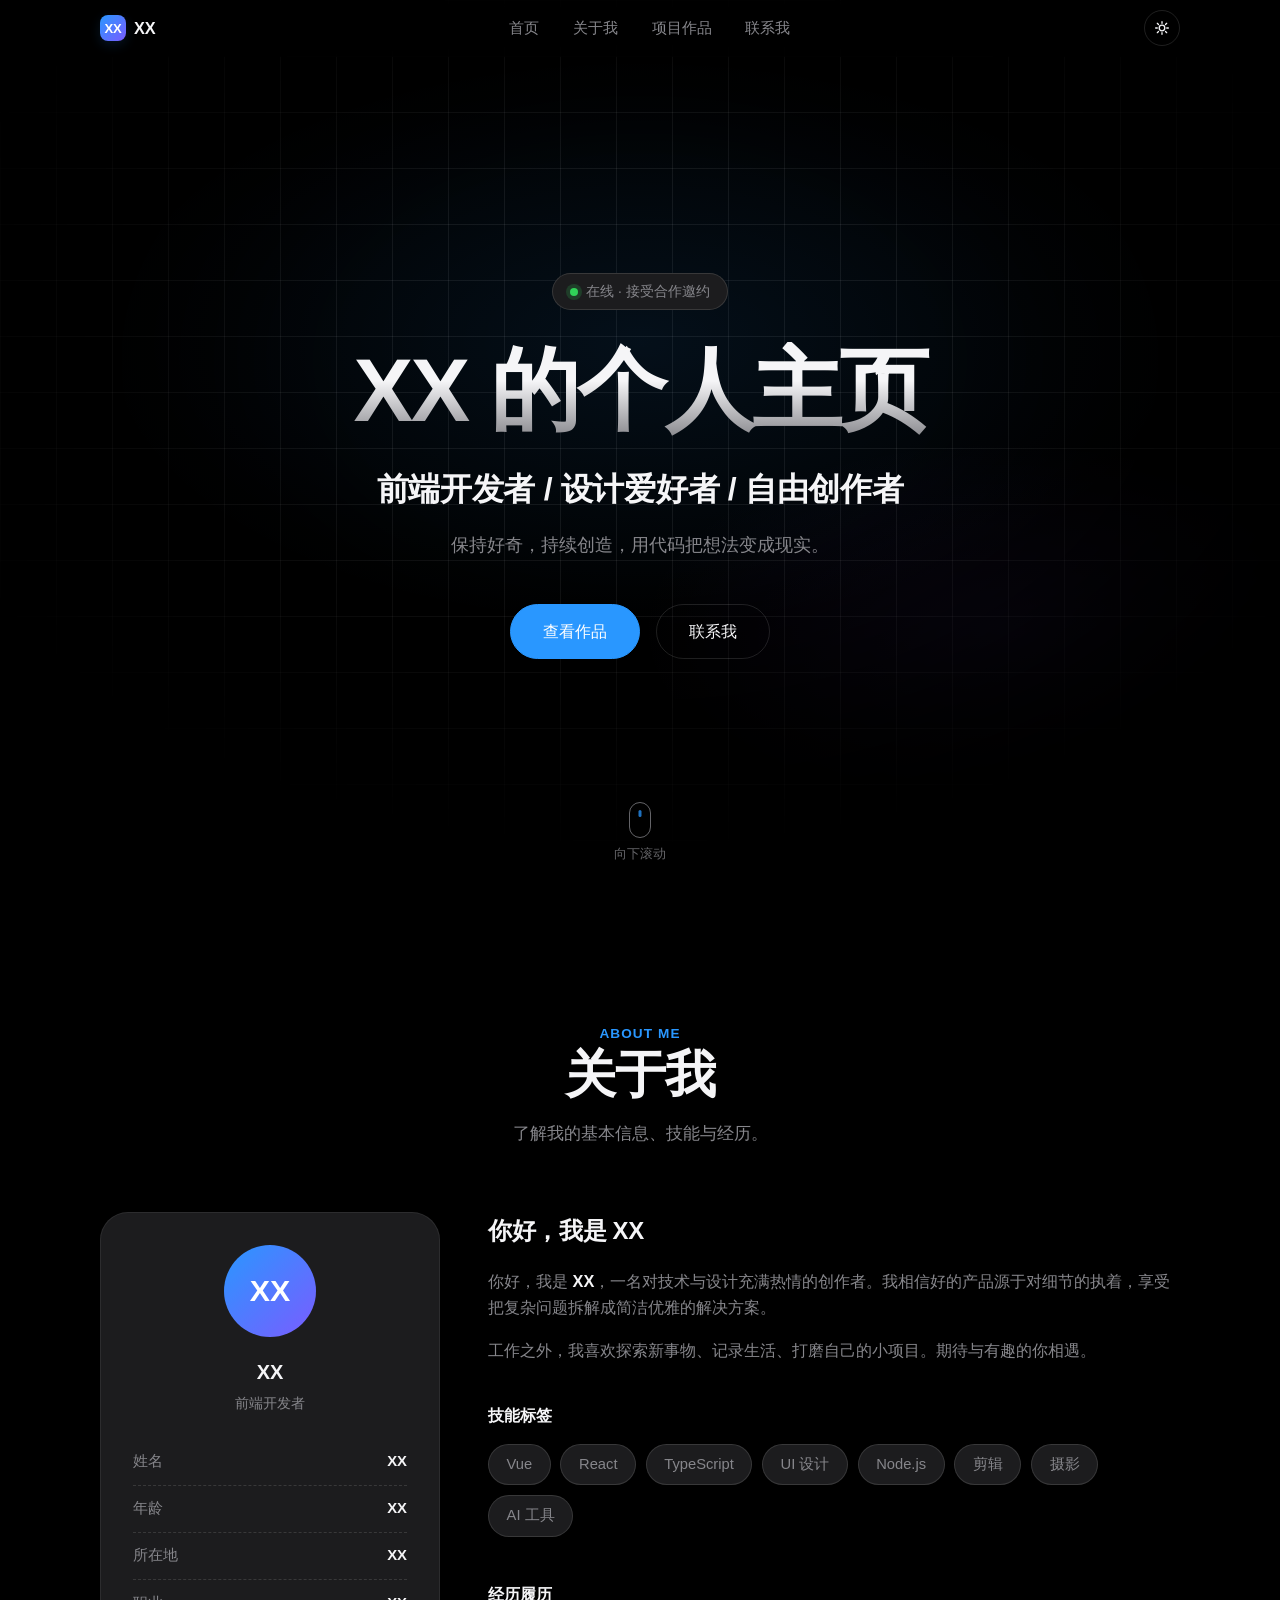
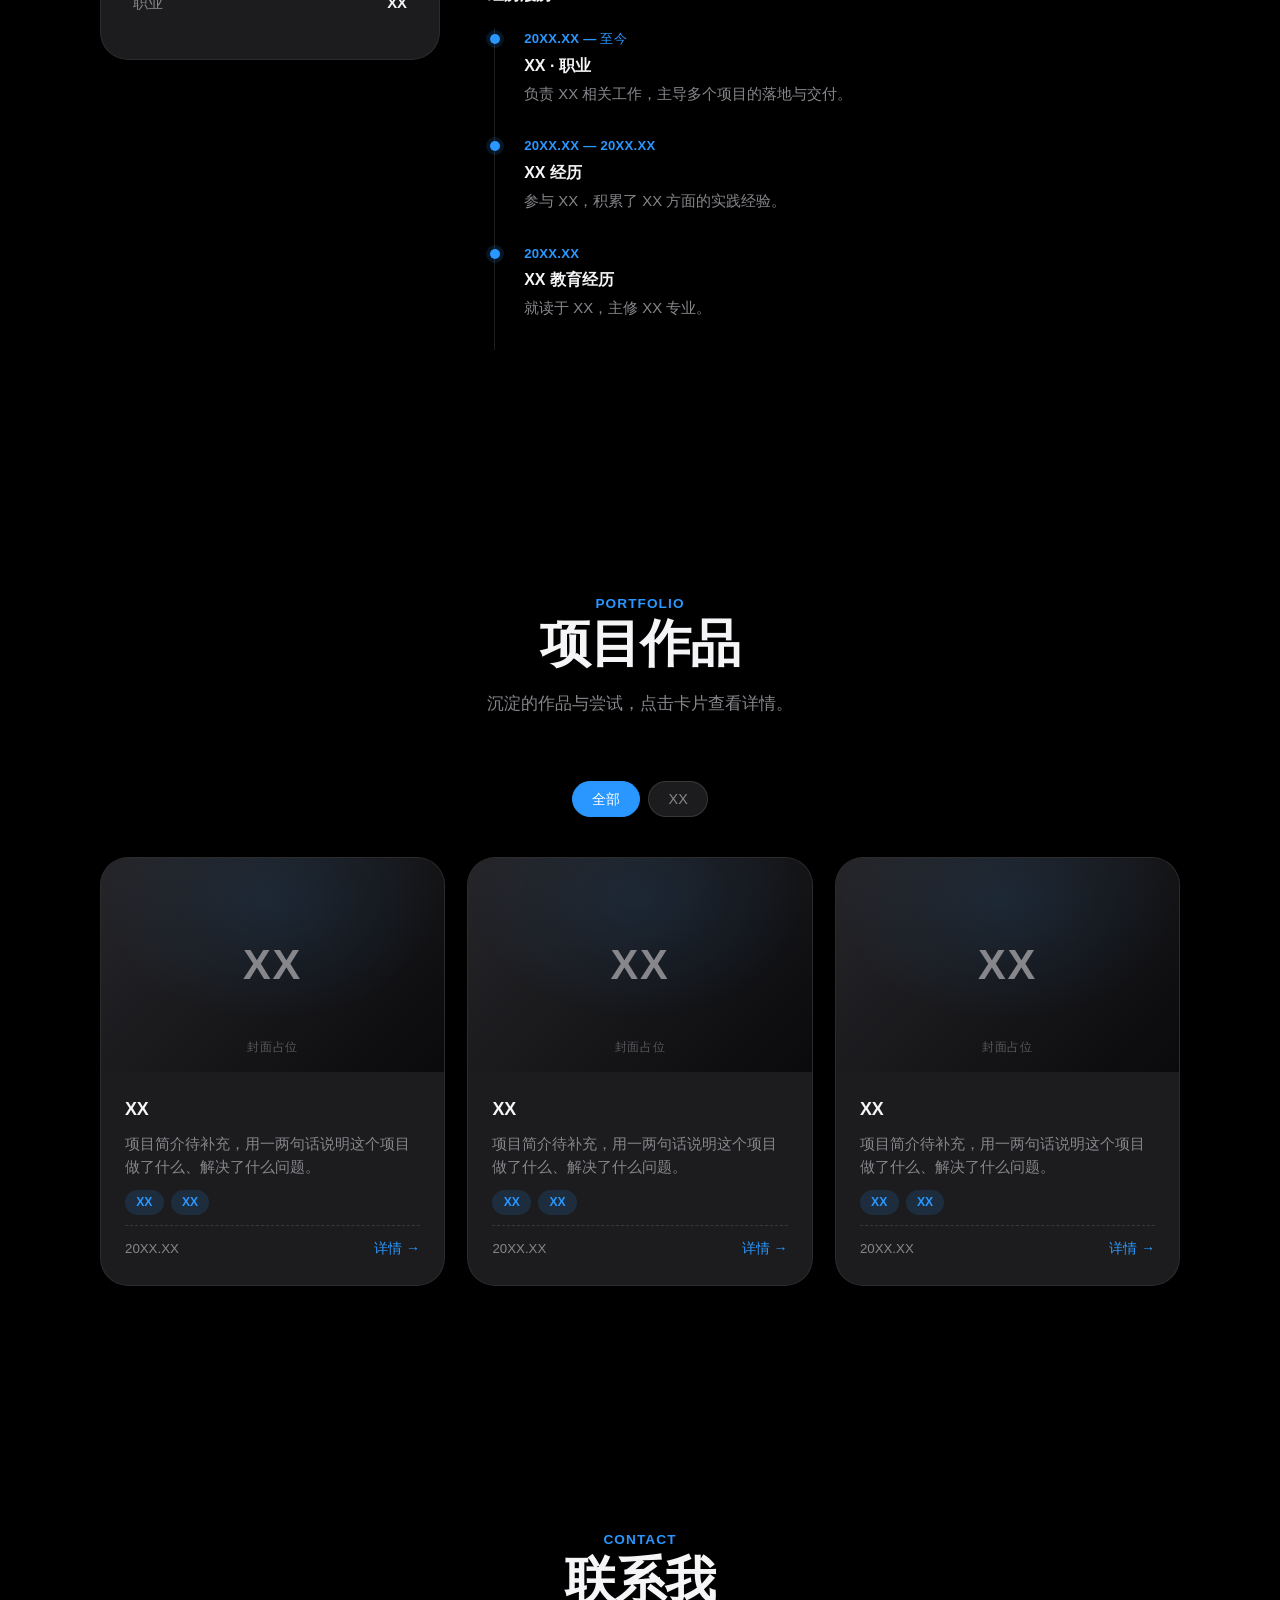
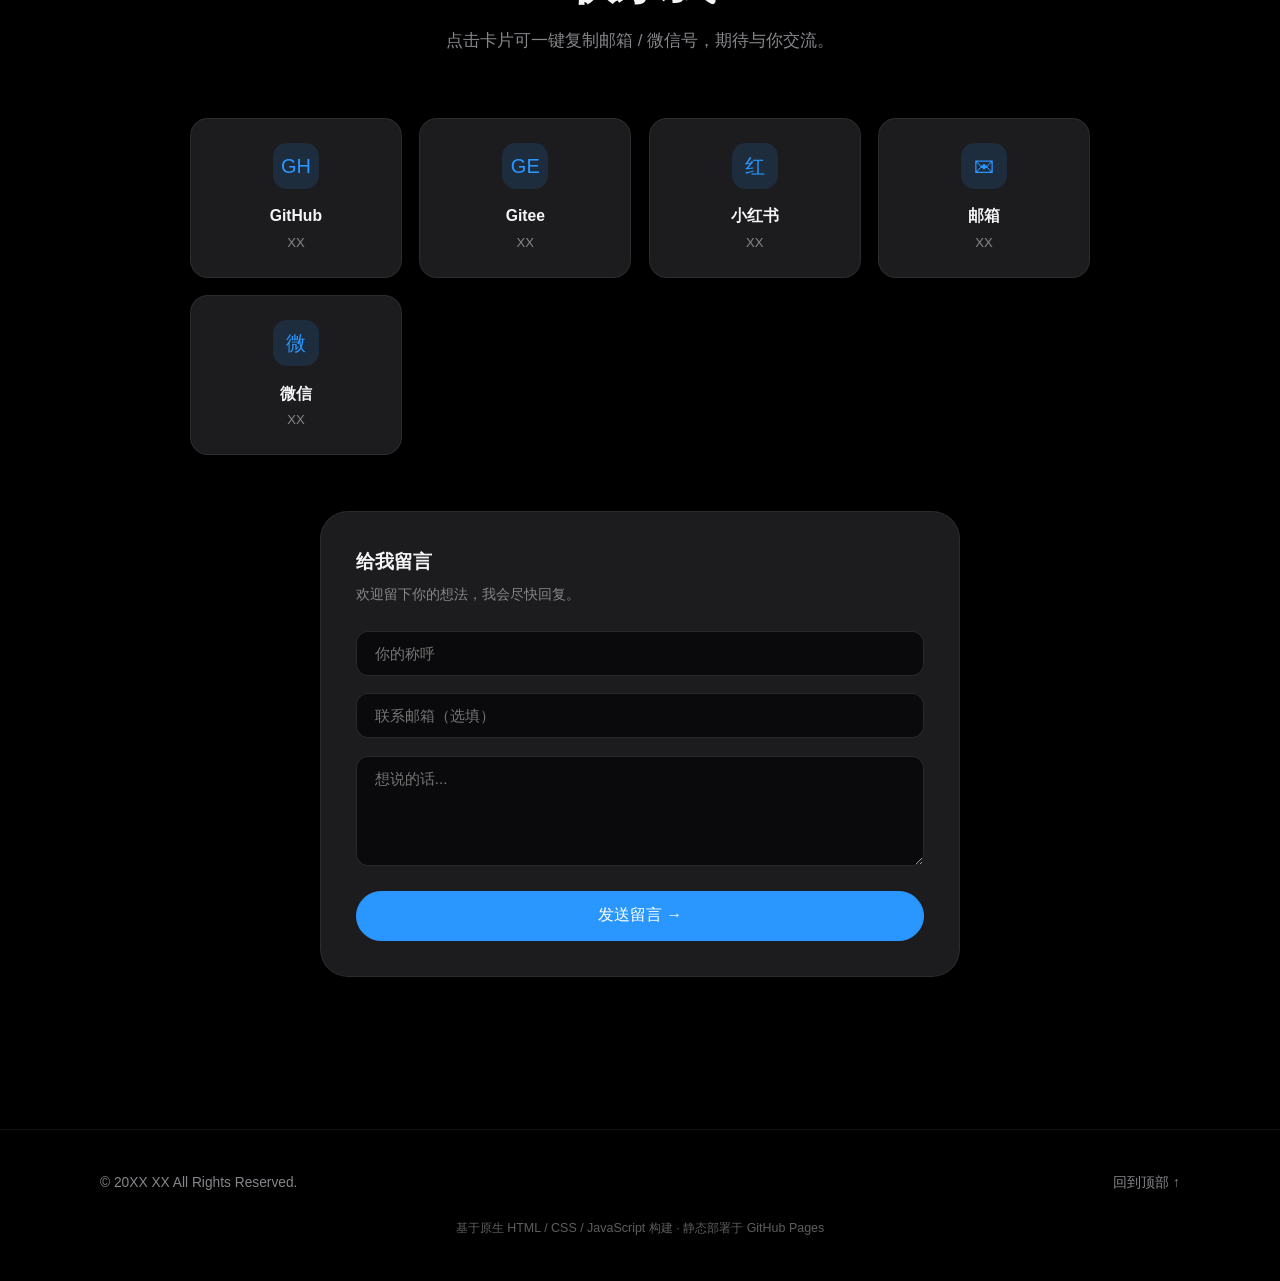
==== commit cbc7e502: "重构为苹果风单页官网：深空黑/莫兰迪双主题、全模块（Hero/关于/作品/联系/页脚）、XX占位集中配置" ====
--- a/index.html
+++ b/index.html
@@ -1,208 +1,221 @@
 <!doctype html>
 <!--
   ==========================================================================
-  个人主页 · 首页
-  风格参考：词元枢阁 Token Nexus
+  个人主页 · 单页展示型官网（苹果官网设计风格）
   --------------------------------------------------------------------------
-  【个人信息替换清单】打开本文件搜索「TODO:」即可找到所有占位处：
-    1. 页面标题与站名（<title>、.brand-cn）
-    2. Hero 标题中的「你的名字」
-    3. 副标题中的职业描述（.hero .sub）
-    4. 能力板块的文字与代码块内容
-    5. 项目卡片的数据（在 js/main.js 的 PROJECTS 数组里维护）
-    6. 页脚版权
+  【如何修改成你的信息】
+  所有个人真实信息统一使用「XX」占位，集中配置在 js/main.js 顶部的 SITE 对象中，
+  只需修改那一处即可全站生效，无需改动 HTML 结构。
   ==========================================================================
 -->
-<html lang="zh-CN" data-theme="light">
+<html lang="zh-CN" data-theme="dark">
 <head>
   <meta charset="UTF-8" />
   <meta name="viewport" content="width=device-width, initial-scale=1.0" />
-  <title>你的名字 · 个人主页</title> <!-- TODO: 替换为你的名字 -->
-  <meta name="description" content="个人主页 —— 全栈开发者，用热爱构建数字产品。" />
-  <meta name="theme-color" content="#faf9f5" />
-  <link rel="icon" href="data:image/svg+xml,%3Csvg xmlns='http://www.w3.org/2000/svg' viewBox='0 0 100 100'%3E%3Cdefs%3E%3ClinearGradient id='g' x1='0' y1='0' x2='1' y2='1'%3E%3Cstop offset='0' stop-color='%233ec6e0'/%3E%3Cstop offset='0.5' stop-color='%236e5be8'/%3E%3Cstop offset='1' stop-color='%23c86ef0'/%3E%3C/linearGradient%3E%3C/defs%3E%3Ccircle cx='50' cy='50' r='46' fill='url(%23g)'/%3E%3Cpath d='M50 28 L57 44 L74 44 L61 55 L66 72 L50 61 L34 72 L39 55 L26 44 L43 44 Z' fill='white' opacity='0.92'/%3E%3C/svg%3E" />
+  <title>XX 的个人主页 · Portfolio</title>
+  <meta name="description" content="XX 的个人主页 —— 前端开发者 / 设计爱好者 / 自由创作者。个人形象展示、能力介绍、作品沉淀与联系方式。" />
+  <meta name="keywords" content="个人主页,作品集,前端开发,XX,Portfolio" />
+  <meta name="theme-color" content="#000000" />
+  <meta property="og:title" content="XX 的个人主页" />
+  <meta property="og:description" content="个人展示型官网 —— 能力介绍、作品沉淀、联系方式。" />
+  <meta property="og:type" content="website" />
+  <link rel="icon" href="data:image/svg+xml,%3Csvg xmlns='http://www.w3.org/2000/svg' viewBox='0 0 64 64'%3E%3Cdefs%3E%3ClinearGradient id='g' x1='0' y1='0' x2='1' y2='1'%3E%3Cstop offset='0' stop-color='%232997ff'/%3E%3Cstop offset='1' stop-color='%237a5cff'/%3E%3C/linearGradient%3E%3C/defs%3E%3Crect width='64' height='64' rx='16' fill='url(%23g)'/%3E%3Ctext x='32' y='42' font-family='-apple-system,sans-serif' font-size='26' font-weight='700' fill='white' text-anchor='middle'%3EXX%3C/text%3E%3C/svg%3E" />
   <link rel="stylesheet" href="css/style.css" />
 </head>
 <body>
 
-  <!-- ======== 导航 ======== -->
-  <header class="site-header">
+  <!-- ============ 导航栏（全局吸顶） ============ -->
+  <header class="site-header" id="siteHeader">
     <div class="container nav-inner">
-      <a class="brand" href="index.html" aria-label="返回首页">
-        <span class="brand-mark" aria-hidden="true">
-          <svg viewBox="0 0 24 24" fill="none"><path d="M12 4 L14.4 9.6 L20 12 L14.4 14.4 L12 20 L9.6 14.4 L4 12 L9.6 9.6 Z" fill="#fff"/></svg>
-        </span>
-        <span class="brand-cn">个人主页</span>
-        <span class="brand-en">Portfolio</span>
+      <a class="brand" href="#top" aria-label="返回首页">
+        <span class="brand-mark" id="brandMark">XX</span>
+        <span id="brandName">XX</span>
       </a>
 
       <nav aria-label="主导航">
         <ul class="nav-links" id="navLinks">
-          <li><a href="index.html" class="active">主页</a></li>
-          <li><a href="projects.html">项目</a></li>
-          <li><a href="about.html">关于</a></li>
-          <li><a href="contact.html">联系</a></li>
+          <li><a href="#top" class="active">首页</a></li>
+          <li><a href="#about">关于我</a></li>
+          <li><a href="#projects">项目作品</a></li>
+          <li><a href="#contact">联系我</a></li>
         </ul>
       </nav>
 
       <div class="nav-actions">
-        <div class="theme-menu">
-          <button class="icon-btn" id="themeBtn" aria-label="切换主题" title="切换主题">
-            <svg id="themeIcon" width="17" height="17" viewBox="0 0 24 24" fill="none" stroke="currentColor" stroke-width="2" stroke-linecap="round">
-              <circle cx="12" cy="12" r="4.2"/>
-              <path d="M12 2.5v2.4M12 19.1v2.4M2.5 12h2.4M19.1 12h2.4M5 5l1.7 1.7M17.3 17.3 19 19M19 5l-1.7 1.7M6.7 17.3 5 19"/>
-            </svg>
-          </button>
-          <div class="theme-pop" id="themePop" role="menu">
-            <button class="theme-opt" data-theme="light" role="menuitem">浅色 <span class="check">✓</span></button>
-            <button class="theme-opt" data-theme="dark" role="menuitem">深色 <span class="check">✓</span></button>
-            <button class="theme-opt" data-theme="system" role="menuitem">跟随系统 <span class="check">✓</span></button>
-          </div>
-        </div>
+        <button class="icon-btn" id="themeBtn" aria-label="切换深浅色模式" title="切换深浅色模式">
+          <svg id="themeIcon" width="16" height="16" viewBox="0 0 24 24" fill="none" stroke="currentColor" stroke-width="2" stroke-linecap="round">
+            <circle cx="12" cy="12" r="4.2"/>
+            <path d="M12 2.5v2.4M12 19.1v2.4M2.5 12h2.4M19.1 12h2.4M5 5l1.7 1.7M17.3 17.3 19 19M19 5l-1.7 1.7M6.7 17.3 5 19"/>
+          </svg>
+        </button>
         <button class="icon-btn" id="navToggle" aria-label="切换导航菜单" title="菜单">
-          <svg width="17" height="17" viewBox="0 0 24 24" fill="none" stroke="currentColor" stroke-width="2" stroke-linecap="round"><path d="M4 7h16M4 12h16M4 17h16"/></svg>
+          <svg width="16" height="16" viewBox="0 0 24 24" fill="none" stroke="currentColor" stroke-width="2" stroke-linecap="round"><path d="M4 7h16M4 12h16M4 17h16"/></svg>
         </button>
       </div>
     </div>
   </header>
 
-  <main class="page-main">
-
-    <!-- ======== Hero ======== -->
-    <section class="hero">
+  <main id="top">
+
+    <!-- ============ Hero 首屏 ============ -->
+    <section class="hero" id="hero">
+      <!-- 极简粒子（CSS 生成） -->
+      <span class="particle" style="width:5px;height:5px;left:18%;top:58%;animation-delay:0s;"></span>
+      <span class="particle" style="width:4px;height:4px;left:30%;top:70%;animation-delay:2.4s;"></span>
+      <span class="particle" style="width:6px;height:6px;left:74%;top:60%;animation-delay:1.2s;"></span>
+      <span class="particle" style="width:4px;height:4px;left:84%;top:72%;animation-delay:3.6s;"></span>
+      <span class="particle" style="width:5px;height:5px;left:64%;top:82%;animation-delay:5s;"></span>
+      <span class="particle" style="width:3px;height:3px;left:44%;top:66%;animation-delay:4.2s;"></span>
+
+      <div class="hero-inner">
+        <div class="hero-badge"><span class="dot"></span><span id="heroBadge">在线 · 接受合作邀约</span></div>
+        <h1 id="heroTitle">XX 的个人主页</h1>
+        <p class="sub" id="heroSub">前端开发者 / 设计爱好者 / 自由创作者</p>
+        <p class="motto" id="heroMotto">保持好奇，持续创造，用代码把想法变成现实。</p>
+        <div class="hero-cta">
+          <a class="btn btn-primary" href="#projects">查看作品</a>
+          <a class="btn btn-ghost" href="#contact">联系我</a>
+        </div>
+      </div>
+
+      <div class="hero-scroll" aria-hidden="true">
+        <span class="mouse"></span>
+        <span>向下滚动</span>
+      </div>
+    </section>
+
+    <!-- ============ 关于我 ============ -->
+    <section class="section" id="about">
       <div class="container">
-        <div class="hero-art" aria-hidden="true">
-          <svg viewBox="0 0 128 128">
-            <circle class="ring" cx="64" cy="64" r="56"/>
-            <circle class="ring" cx="64" cy="64" r="42" opacity="0.45"/>
-            <path class="inner" d="M64 34 L76 62 L64 92 L52 62 Z" stroke-linejoin="round"/>
-            <path class="inner" d="M40 48 Q64 36 88 48" stroke-linecap="round"/>
-            <path class="inner" d="M40 80 Q64 92 88 80" stroke-linecap="round"/>
-            <circle class="accent" cx="64" cy="62" r="5"/>
-          </svg>
-        </div>
-
-        <div class="hero-badge"><span class="dot"></span> 在线 · 接受合作邀约</div>
-        <h1>你好，我是 <span class="grad">你的名字</span></h1> <!-- TODO: 替换为你的名字 -->
-        <p class="sub">全栈开发者，专注构建流畅、可靠、有温度的数字产品。将复杂问题转化为简洁体验。</p> <!-- TODO: 替换为你的职业描述 -->
-        <p class="meta">TypeScript · React · Node.js · 三年全栈经验</p> <!-- TODO: 替换为你擅长的技术 -->
-
-        <div class="hero-cta">
-          <a class="btn btn-primary" href="projects.html">查看我的项目</a>
-          <a class="btn btn-ghost" href="contact.html">联系我</a>
-        </div>
-
-        <div class="scroll-hint">往下滚动，了解更多 ↓</div>
-      </div>
-    </section>
-
-    <!-- ======== 能力板块（参考站 IDE 集成风格） ======== -->
-    <section class="section">
-      <div class="container">
-
-        <!-- 板块 1 -->
-        <div class="feature-block reveal">
-          <div class="feature-left">
-            <span class="tag">前端</span>
-            <h3>构建精致的界面体验</h3>
-            <p>关注交互细节与视觉质感，从设计系统到像素级还原，让每个页面都经得起推敲。擅长响应式布局、动效与无障碍。</p>
-            <div class="feature-links">
-              <a href="projects.html">相关项目 →</a>
+        <div class="section-head reveal">
+          <span class="kicker">About Me</span>
+          <h2>关于我</h2>
+          <p>了解我的基本信息、技能与经历。</p>
+        </div>
+
+        <div class="about-grid">
+          <!-- 基础信息卡片 -->
+          <aside class="info-card reveal reveal-d1">
+            <div class="avatar-wrap" id="avatarWrap">
+              <!-- 头像图片插槽：有图自动懒加载，无图显示 XX 占位 -->
+              <img data-src="" alt="头像" id="avatarImg" />
+              <span class="ph">XX</span>
+            </div>
+            <h3 id="infoName">XX</h3>
+            <p class="role" id="infoRole">前端开发者</p>
+            <ul class="info-list">
+              <li><span class="k">姓名</span><span class="v" id="infoName2">XX</span></li>
+              <li><span class="k">年龄</span><span class="v" id="infoAge">XX</span></li>
+              <li><span class="k">所在地</span><span class="v" id="infoLoc">XX</span></li>
+              <li><span class="k">职业</span><span class="v" id="infoCareer">XX</span></li>
+            </ul>
+          </aside>
+
+          <!-- 简介 / 技能 / 时间轴 -->
+          <div class="about-body reveal reveal-d2">
+            <h3>你好，我是 XX</h3>
+            <div id="aboutIntro"><!-- 简介段落由 js 渲染 --></div>
+
+            <div class="skills">
+              <h4>技能标签</h4>
+              <div class="skill-cloud" id="skillCloud"><!-- 由 js 渲染 --></div>
+            </div>
+
+            <div class="timeline">
+              <h4>经历履历</h4>
+              <div id="timeline"><!-- 时间轴由 js 渲染 --></div>
             </div>
           </div>
-          <div class="code-card">
-            <div class="code-head"><span class="traffic"><i></i><i></i><i></i></span><span>terminal</span></div>
-            <div class="code-body">
-              <span class="code-tab">Node.js</span>
-              <pre><span class="c-cmd">npm</span> create vite@latest my-site -- --template react-ts
-<span class="c-cmd">cd</span> my-site
-<span class="c-cmd">npm</span> install
-<span class="c-cmd">npm</span> run dev</pre>
-              <div class="path-line">vite.config.ts</div>
-            </div>
-          </div>
-        </div>
-
-        <!-- 板块 2 -->
-        <div class="feature-block reveal">
-          <div class="feature-left">
-            <span class="tag">后端</span>
-            <h3>打造可靠的服务端</h3>
-            <p>设计高可用的 API 与数据模型，关注性能与可维护性。从数据库设计到部署上线，完整交付业务闭环。</p>
-            <div class="feature-links">
-              <a href="projects.html">相关项目 →</a>
-            </div>
-          </div>
-          <div class="code-card">
-            <div class="code-head"><span class="traffic"><i></i><i></i><i></i></span><span>terminal</span></div>
-            <div class="code-body">
-              <span class="code-tab">Node.js</span>
-              <pre><span class="c-cmd">npm</span> install -g @my-toolkit/cli
-<span class="c-cmd">my-toolkit</span> init --stack=node
-<span class="c-cmd">my-toolkit</span> deploy --env=prod</pre>
-              <div class="path-line">~/.my-toolkit/config.json</div>
-            </div>
-          </div>
-        </div>
-
-        <!-- 板块 3 -->
-        <div class="feature-block reveal">
-          <div class="feature-left">
-            <span class="tag">效率</span>
-            <h3>用工具武装工作流</h3>
-            <p>热衷自动化与 AI 提效，把重复劳动交给脚本，把时间留给创造。持续探索更好的工程实践。</p>
-            <div class="feature-links">
-              <a href="about.html">我的工具箱 →</a>
-            </div>
-          </div>
-          <div class="code-card">
-            <div class="code-head"><span class="traffic"><i></i><i></i><i></i></span><span>terminal</span></div>
-            <div class="code-body">
-              <span class="code-tab">Shell</span>
-              <pre><span class="c-cmd">alias</span> gac=<span class="c-str">'git add -A && git commit -m'</span>
-<span class="c-cmd">alias</span> dev=<span class="c-str">'npm run dev'</span>
-<span class="c-cmd">alias</span> deploy=<span class="c-str">'sh deploy.sh'</span></pre>
-              <div class="path-line">~/.zshrc</div>
-            </div>
-          </div>
-        </div>
-
-      </div>
-    </section>
-
-    <!-- ======== 精选项目 ======== -->
+        </div>
+      </div>
+    </section>
+
+    <!-- ============ 项目作品 ============ -->
     <section class="section" id="projects">
       <div class="container">
         <div class="section-head reveal">
-          <span class="tag">精选项目</span>
-          <h2>最近在做的事</h2>
-          <p class="lead">一些用心打磨的作品，从想法到上线。完整列表见项目页。</p>
-        </div>
-
-        <div class="grid-head reveal">
-          <div class="grid-count">共 <b>3</b> 个精选项目</div>
-          <a class="btn btn-sm btn-ghost" href="projects.html">全部项目 →</a>
-        </div>
-
-        <div class="card-grid" id="featuredGrid">
-          <!-- 项目卡片由 js/main.js 渲染 -->
-        </div>
-      </div>
-    </section>
-
+          <span class="kicker">Portfolio</span>
+          <h2>项目作品</h2>
+          <p>沉淀的作品与尝试，点击卡片查看详情。</p>
+        </div>
+
+        <div class="filter-bar reveal" id="filterBar"><!-- 分类筛选由 js 渲染 --></div>
+
+        <div class="card-grid" id="cardGrid"><!-- 作品卡片由 js 渲染 --></div>
+
+        <div class="empty reveal" id="emptyState">
+          <div class="empty-ico">◌</div>
+          <p>暂无作品，正在打磨中，敬请期待。</p>
+        </div>
+      </div>
+    </section>
+
+    <!-- ============ 联系方式 ============ -->
+    <section class="section" id="contact">
+      <div class="container">
+        <div class="section-head reveal">
+          <span class="kicker">Contact</span>
+          <h2>联系我</h2>
+          <p>点击卡片可一键复制邮箱 / 微信号，期待与你交流。</p>
+        </div>
+
+        <div class="contact-grid" id="contactGrid"><!-- 社交链接由 js 渲染 --></div>
+
+        <!-- 留言板 -->
+        <div class="guestbook reveal">
+          <h3>给我留言</h3>
+          <p class="gb-sub">欢迎留下你的想法，我会尽快回复。</p>
+          <form id="guestForm" novalidate>
+            <div class="field">
+              <input type="text" id="gbName" placeholder="你的称呼" autocomplete="name" required />
+            </div>
+            <div class="field">
+              <input type="email" id="gbEmail" placeholder="联系邮箱（选填）" autocomplete="email" />
+            </div>
+            <div class="field">
+              <textarea id="gbMsg" placeholder="想说的话..." required></textarea>
+            </div>
+            <button type="submit" class="btn btn-primary">发送留言 →</button>
+          </form>
+        </div>
+      </div>
+    </section>
   </main>
 
-  <!-- ======== 页脚 ======== -->
+  <!-- ============ 页脚 ============ -->
   <footer class="site-footer">
     <div class="container footer-inner">
-      <span>© <span id="year"></span> 你的名字 · 保留所有权利</span> <!-- TODO: 替换为你的名字 -->
+      <span>© <span id="footerYear">20XX</span> <span id="footerName">XX</span> All Rights Reserved.</span>
       <div class="footer-links">
-        <a href="https://github.com/" target="_blank" rel="noopener">GitHub</a>
-        <a href="https://gitee.com/" target="_blank" rel="noopener">Gitee</a>
-        <a href="mailto:you@example.com">邮箱</a> <!-- TODO: 替换为你的邮箱 -->
+        <a href="#top">回到顶部 ↑</a>
+      </div>
+      <div class="footer-extra">
+        基于原生 HTML / CSS / JavaScript 构建 · 静态部署于 GitHub Pages<br />
+        <span id="icpSlot" style="display:none;">ICP 备案信息预留位</span>
       </div>
     </div>
   </footer>
+
+  <!-- ============ 作品详情弹窗 ============ -->
+  <div class="modal-mask" id="modalMask" role="dialog" aria-modal="true" aria-label="作品详情">
+    <div class="modal" id="modalBox">
+      <button class="modal-close" id="modalClose" aria-label="关闭">✕</button>
+      <div class="modal-cover" id="modalCover"><!-- 由 js 填充 --></div>
+      <h3 id="modalTitle">XX</h3>
+      <p class="m-time" id="modalTime"></p>
+      <p class="m-desc" id="modalDesc"></p>
+      <div class="m-tags" id="modalTags"></div>
+      <div class="modal-actions" id="modalActions"></div>
+    </div>
+  </div>
+
+  <!-- 返回顶部 -->
+  <button id="backTop" aria-label="返回顶部" title="返回顶部">
+    <svg width="16" height="16" viewBox="0 0 24 24" fill="none" stroke="currentColor" stroke-width="2.2" stroke-linecap="round"><path d="M12 19V5M5 12l7-7 7 7"/></svg>
+  </button>
+
+  <!-- 复制成功提示 -->
+  <div class="toast" id="toast"><span class="t-ok">✓</span><span id="toastText">已复制到剪贴板</span></div>
 
   <script src="js/main.js"></script>
 </body>
--- a/css/style.css
+++ b/css/style.css
@@ -1,765 +1,766 @@
 /* ==========================================================================
-   个人主页 · Personal Site
-   风格参考：词元枢阁 Token Nexus（米白网格 · 暖黑文字 · 蓝紫强调 · 明暗双主题）
-   文件：css/style.css
-   ========================================================================== */
+ * 个人主页 · 苹果官网风格设计系统
+ * 定位：极简高级 / 低饱和配色 / 毛玻璃 / 大圆角 / 深浅双主题
+ * ========================================================================== */
 
 /* ---------- 主题变量 ---------- */
-:root {
-  --background: #faf9f5;          /* 米白底 */
-  --foreground: #3d3929;          /* 暖黑文字 */
+:root,
+html[data-theme="dark"] {
+  --bg: #000000;                 /* 深空黑 */
+  --bg-elev: #0a0a0c;
+  --card: #1c1c1e;
+  --card-2: #26262a;
+  --text: #f5f5f7;
+  --text-2: #86868b;
+  --accent: #2997ff;             /* 低饱和浅蓝 */
+  --accent-soft: rgba(41, 151, 255, 0.14);
+  --border: rgba(255, 255, 255, 0.12);
+  --border-soft: rgba(255, 255, 255, 0.07);
+  --glow-1: rgba(41, 151, 255, 0.10);
+  --glow-2: rgba(120, 80, 255, 0.08);
+  --shadow: 0 12px 40px rgba(0, 0, 0, 0.45);
+  --shadow-hover: 0 24px 60px rgba(0, 0, 0, 0.55);
+  --nav-bg: rgba(0, 0, 0, 0.65);
+  --ok: #30d158;
+  --radius-lg: 28px;
+  --radius-md: 18px;
+  --radius-sm: 12px;
+  color-scheme: dark;
+}
+
+html[data-theme="light"] {
+  --bg: #f5f5f7;                 /* 莫兰迪浅灰 */
+  --bg-elev: #ffffff;
   --card: #ffffff;
-  --card-foreground: #3d3929;
-  --primary: #6e5be8;             /* 蓝紫强调色（参考站 lab(63.96% -11.9 -45.6) 近似） */
-  --primary-soft: #6e5be81a;
-  --muted: #f3f1ea;               /* 浅米色 */
-  --muted-foreground: #6b6860;    /* 次要灰 */
-  --border: #e8e6de;
-  --grid-line: rgba(120, 110, 90, 0.10);
-  --glow-1: rgba(143, 111, 63, 0.045);
-  --glow-2: rgba(232, 221, 197, 0.5);
-  --code-bg: #1c1a16;             /* 代码块深底 */
-  --code-fg: #f5f2e9;
-  --code-border: #2e2a24;
-  --nav-bg: rgba(250, 249, 245, 0.82);
-  --shadow: 0 1px 2px rgba(30, 25, 15, 0.04), 0 8px 24px rgba(30, 25, 15, 0.05);
-  --radius: 1rem;
-  --ok: #3fae6a;
-  --warn: #d9a441;
-  --serif: "Public Sans", "HarmonyOS Sans", "PingFang SC", "Noto Sans SC", system-ui, sans-serif;
-}
-
-html[data-theme="dark"] {
-  --background: #191714;          /* 暖深棕黑 */
-  --foreground: #faf9f5;
-  --card: #211e1a;
-  --card-foreground: #faf9f5;
-  --primary: #8b7bff;
-  --primary-soft: #8b7bff1f;
-  --muted: #26231e;
-  --muted-foreground: #b3ada0;
-  --border: #ffffff1a;
-  --grid-line: rgba(255, 255, 255, 0.045);
-  --glow-1: rgba(143, 111, 63, 0.08);
-  --glow-2: rgba(110, 91, 232, 0.10);
-  --code-bg: #100f0c;
-  --code-fg: #f5f2e9;
-  --code-border: #2e2a24;
-  --nav-bg: rgba(25, 23, 20, 0.82);
-  --shadow: 0 1px 2px rgba(0, 0, 0, 0.3), 0 8px 24px rgba(0, 0, 0, 0.35);
+  --card-2: #f0f0f2;
+  --text: #1d1d1f;
+  --text-2: #6e6e73;
+  --accent: #0071e3;
+  --accent-soft: rgba(0, 113, 227, 0.10);
+  --border: rgba(0, 0, 0, 0.10);
+  --border-soft: rgba(0, 0, 0, 0.06);
+  --glow-1: rgba(0, 113, 227, 0.07);
+  --glow-2: rgba(120, 80, 255, 0.05);
+  --shadow: 0 12px 40px rgba(0, 0, 0, 0.10);
+  --shadow-hover: 0 24px 60px rgba(0, 0, 0, 0.16);
+  --nav-bg: rgba(245, 245, 247, 0.7);
+  color-scheme: light;
 }
 
 /* ---------- 基础 ---------- */
 * { box-sizing: border-box; margin: 0; padding: 0; }
-
 html { scroll-behavior: smooth; }
-
 body {
-  font-family: var(--serif);
-  color: var(--foreground);
-  background-color: var(--background);
-  /* 三层背景：柔和光晕 + 细网格 + 噪点 */
-  background-image:
-    radial-gradient(circle at 16% 6%, var(--glow-1), rgba(0, 0, 0, 0) 448px),
-    radial-gradient(circle at 92% 10%, var(--glow-2), rgba(0, 0, 0, 0) 544px),
-    url("data:image/svg+xml,%3Csvg viewBox='0 0 220 220' xmlns='http://www.w3.org/2000/svg'%3E%3Cfilter id='n'%3E%3CfeTurbulence type='fractalNoise' baseFrequency='0.72' numOctaves='4' stitchTiles='stitch'/%3E%3C/filter%3E%3Crect width='100%25' height='100%25' filter='url(%23n)' opacity='0.025'/%3E%3C/svg%3E"),
-    linear-gradient(var(--grid-line) 1px, transparent 1px),
-    linear-gradient(90deg, var(--grid-line) 1px, transparent 1px);
-  background-size: auto, auto, 220px 220px, 34px 34px, 34px 34px;
-  background-repeat: repeat;
-  line-height: 1.65;
+  font-family: -apple-system, BlinkMacSystemFont, "SF Pro SC", "SF Pro Text", "Helvetica Neue", "PingFang SC", "HarmonyOS Sans", "Microsoft YaHei", sans-serif;
+  background: var(--bg);
+  color: var(--text);
+  line-height: 1.6;
   -webkit-font-smoothing: antialiased;
-  transition: background-color 0.3s ease, color 0.3s ease;
-  min-height: 100vh;
-  display: flex;
-  flex-direction: column;
-}
-
-a { color: var(--primary); text-decoration: none; }
-a:hover { text-decoration: underline; }
-
-::selection { background: var(--primary); color: #fff; }
-
-.container { width: min(1120px, 92vw); margin: 0 auto; }
-
-main { flex: 1; padding-bottom: 6rem; }
-
-/* 顶部留白，避开固定导航 */
-.page-main { padding-top: 7.5rem; }
-
-/* ---------- 导航 ---------- */
+  transition: background-color 0.35s ease, color 0.35s ease;
+  overflow-x: hidden;
+}
+img { max-width: 100%; display: block; }
+a { color: var(--accent); text-decoration: none; }
+button { font-family: inherit; cursor: pointer; }
+::selection { background: var(--accent); color: #fff; }
+:focus-visible { outline: 2px solid var(--accent); outline-offset: 2px; }
+
+.container { width: min(1080px, 90vw); margin: 0 auto; }
+.section { padding: 7.5rem 0; }
+.section-head { text-align: center; max-width: 640px; margin: 0 auto 4rem; }
+.section-head .kicker {
+  font-size: 0.85rem;
+  font-weight: 600;
+  letter-spacing: 0.08em;
+  text-transform: uppercase;
+  color: var(--accent);
+  margin-bottom: 1rem;
+}
+.section-head h2 {
+  font-size: clamp(2rem, 4.6vw, 3.2rem);
+  font-weight: 700;
+  letter-spacing: -0.02em;
+  line-height: 1.15;
+}
+.section-head p { margin-top: 1rem; color: var(--text-2); font-size: 1.06rem; }
+
+/* ==========================================================================
+ * 导航栏（吸顶 · 毛玻璃）
+ * ========================================================================== */
 .site-header {
   position: fixed;
   top: 0; left: 0; right: 0;
   z-index: 100;
   background: var(--nav-bg);
-  backdrop-filter: blur(12px);
-  -webkit-backdrop-filter: blur(12px);
-  border-bottom: 1px solid var(--border);
-}
-
+  -webkit-backdrop-filter: saturate(180%) blur(20px);
+  backdrop-filter: saturate(180%) blur(20px);
+  border-bottom: 1px solid transparent;
+  transition: background 0.3s, border-color 0.3s;
+}
+.site-header.scrolled {
+  border-bottom-color: var(--border-soft);
+}
 .nav-inner {
   display: flex;
   align-items: center;
   justify-content: space-between;
-  height: 64px;
+  height: 56px;
   gap: 1rem;
 }
-
 .brand {
   display: flex;
   align-items: center;
-  gap: 0.6rem;
-  color: var(--foreground);
-  font-weight: 650;
-  font-size: 1.05rem;
-  letter-spacing: 0.01em;
+  gap: 0.5rem;
+  color: var(--text);
+  font-weight: 600;
+  font-size: 1.02rem;
+  letter-spacing: -0.01em;
 }
 .brand:hover { text-decoration: none; }
-
 .brand-mark {
-  width: 30px; height: 30px;
+  width: 26px; height: 26px;
+  border-radius: 8px;
+  background: linear-gradient(135deg, var(--accent), #7a5cff);
+  display: grid;
+  place-items: center;
+  color: #fff;
+  font-size: 0.82rem;
+  font-weight: 700;
+  flex: none;
+  box-shadow: 0 4px 12px var(--accent-soft);
+}
+.nav-links {
+  display: flex;
+  align-items: center;
+  gap: 0.3rem;
+  list-style: none;
+}
+.nav-links a {
+  color: var(--text-2);
+  padding: 0.4rem 0.9rem;
+  border-radius: 999px;
+  font-size: 0.92rem;
+  transition: color 0.2s, background 0.2s;
+}
+.nav-links a:hover { color: var(--text); background: var(--border-soft); text-decoration: none; }
+.nav-actions { display: flex; align-items: center; gap: 0.4rem; }
+.icon-btn {
+  width: 36px; height: 36px;
   border-radius: 50%;
-  flex: none;
-  background: conic-gradient(from 210deg, #3ec6e0, #5e6ce8, #c86ef0, #e88ac0, #3ec6e0);
+  border: 1px solid var(--border);
+  background: transparent;
+  color: var(--text);
   display: grid;
   place-items: center;
-  box-shadow: inset 0 0 0 2px rgba(255, 255, 255, 0.45);
-}
-.brand-mark svg { width: 15px; height: 15px; }
-
-.brand-cn { font-weight: 650; }
-.brand-en { color: var(--muted-foreground); font-weight: 450; font-size: 0.92em; }
-
-.nav-links {
-  display: flex;
-  align-items: center;
-  gap: 0.35rem;
-  list-style: none;
-}
-.nav-links a {
-  color: var(--muted-foreground);
-  padding: 0.42rem 0.85rem;
-  border-radius: 999px;
-  font-size: 0.95rem;
-  transition: color 0.18s, background 0.18s;
-}
-.nav-links a:hover { color: var(--foreground); background: var(--muted); text-decoration: none; }
-.nav-links a.active { color: var(--foreground); background: var(--muted); font-weight: 600; }
-
-.nav-actions { display: flex; align-items: center; gap: 0.4rem; }
-
-.icon-btn {
-  width: 38px; height: 38px;
+  transition: background 0.2s;
+}
+.icon-btn:hover { background: var(--border-soft); }
+#navToggle { display: none; }
+
+/* ==========================================================================
+ * Hero 首屏
+ * ========================================================================== */
+.hero {
+  min-height: 100vh;
+  display: flex;
+  align-items: center;
+  justify-content: center;
+  text-align: center;
+  position: relative;
+  overflow: hidden;
+  padding: 6rem 0 4rem;
+}
+/* 背景光晕 + 网格 */
+.hero::before {
+  content: "";
+  position: absolute;
+  inset: 0;
+  background:
+    radial-gradient(ellipse 60% 45% at 50% 38%, var(--glow-1), transparent 70%),
+    radial-gradient(ellipse 40% 30% at 78% 70%, var(--glow-2), transparent 70%),
+    linear-gradient(var(--border-soft) 1px, transparent 1px),
+    linear-gradient(90deg, var(--border-soft) 1px, transparent 1px);
+  background-size: auto, auto, 56px 56px, 56px 56px;
+  mask-image: radial-gradient(ellipse 75% 70% at 50% 40%, #000 30%, transparent 78%);
+  -webkit-mask-image: radial-gradient(ellipse 75% 70% at 50% 40%, #000 30%, transparent 78%);
+  pointer-events: none;
+}
+/* 极简粒子（CSS 动画，不卡顿） */
+.particle {
+  position: absolute;
   border-radius: 50%;
-  border: 1px solid var(--border);
-  background: transparent;
-  color: var(--foreground);
-  display: grid;
-  place-items: center;
-  cursor: pointer;
-  transition: background 0.18s, border-color 0.18s;
-  font-size: 1rem;
-}
-.icon-btn:hover { background: var(--muted); }
-
-/* 主题菜单 */
-.theme-menu {
-  position: relative;
-}
-.theme-pop {
-  position: absolute;
-  right: 0; top: calc(100% + 8px);
-  min-width: 168px;
-  background: var(--card);
-  border: 1px solid var(--border);
-  border-radius: 12px;
-  box-shadow: var(--shadow);
-  padding: 0.35rem;
-  display: none;
-  z-index: 110;
-}
-.theme-pop.open { display: block; animation: pop-in 0.14s ease; }
-@keyframes pop-in { from { opacity: 0; transform: translateY(-4px); } to { opacity: 1; transform: none; } }
-.theme-opt {
-  display: flex;
-  align-items: center;
-  justify-content: space-between;
-  width: 100%;
-  border: 0;
-  background: transparent;
-  color: var(--foreground);
-  padding: 0.5rem 0.7rem;
-  border-radius: 8px;
-  font-size: 0.92rem;
-  cursor: pointer;
-  font-family: inherit;
-}
-.theme-opt:hover { background: var(--muted); }
-.theme-opt .check { color: var(--primary); font-weight: 700; opacity: 0; }
-.theme-opt.sel .check { opacity: 1; }
-
-/* 移动端菜单按钮 */
-#navToggle { display: none; }
-
-/* ---------- 按钮 ---------- */
-.btn {
-  display: inline-flex;
-  align-items: center;
-  gap: 0.45rem;
-  padding: 0.62rem 1.3rem;
-  border-radius: 999px;
-  border: 1px solid var(--border);
-  background: var(--card);
-  color: var(--foreground);
-  font-family: inherit;
-  font-size: 0.95rem;
-  font-weight: 550;
-  cursor: pointer;
-  transition: transform 0.15s, box-shadow 0.15s, background 0.15s, border-color 0.15s;
-  text-decoration: none;
-}
-.btn:hover { transform: translateY(-1px); box-shadow: var(--shadow); text-decoration: none; }
-.btn-primary {
-  background: var(--primary);
-  border-color: var(--primary);
-  color: #fff;
-}
-.btn-primary:hover { box-shadow: 0 6px 20px var(--primary-soft); }
-.btn-ghost { background: transparent; }
-.btn-ghost:hover { background: var(--muted); }
-.btn-sm { padding: 0.4rem 0.95rem; font-size: 0.88rem; }
-
-/* ---------- Hero ---------- */
-.hero {
-  text-align: center;
-  padding: 7rem 0 5.5rem;
-  position: relative;
-}
+  background: var(--accent);
+  opacity: 0;
+  animation: float-particle 9s ease-in-out infinite;
+  pointer-events: none;
+}
+@keyframes float-particle {
+  0%   { transform: translateY(20px) scale(0.6); opacity: 0; }
+  20%  { opacity: 0.35; }
+  60%  { opacity: 0.25; }
+  100% { transform: translateY(-46vh) scale(1); opacity: 0; }
+}
+.hero-inner { position: relative; z-index: 2; width: min(860px, 92vw); }
 .hero-badge {
   display: inline-flex;
   align-items: center;
-  gap: 0.45rem;
-  padding: 0.32rem 0.95rem;
+  gap: 0.5rem;
+  padding: 0.4rem 1.1rem;
   border-radius: 999px;
   border: 1px solid var(--border);
   background: var(--card);
-  color: var(--muted-foreground);
-  font-size: 0.85rem;
-  margin-bottom: 1.8rem;
-}
-.hero-badge .dot {
-  width: 7px; height: 7px; border-radius: 50%;
-  background: var(--ok);
-  box-shadow: 0 0 0 3px var(--primary-soft);
-}
+  color: var(--text-2);
+  font-size: 0.86rem;
+  margin-bottom: 2rem;
+  backdrop-filter: blur(10px);
+}
+.hero-badge .dot { width: 8px; height: 8px; border-radius: 50%; background: var(--ok); box-shadow: 0 0 0 4px rgba(48, 209, 88, 0.18); }
 .hero h1 {
-  font-size: clamp(2.4rem, 5.6vw, 4.1rem);
-  font-weight: 680;
-  letter-spacing: -0.02em;
-  line-height: 1.12;
-}
-.hero h1 .grad {
-  background: linear-gradient(120deg, var(--primary), #c86ef0);
+  font-size: clamp(2.8rem, 8vw, 5.6rem);
+  font-weight: 700;
+  letter-spacing: -0.03em;
+  line-height: 1.08;
+  background: linear-gradient(180deg, var(--text) 40%, var(--text-2));
   -webkit-background-clip: text;
   background-clip: text;
   color: transparent;
 }
 .hero .sub {
-  margin-top: 1.2rem;
-  color: var(--muted-foreground);
-  font-size: clamp(1.02rem, 2vw, 1.2rem);
-  max-width: 640px;
+  margin-top: 1.6rem;
+  font-size: clamp(1.3rem, 3.2vw, 2rem);
+  font-weight: 600;
+  letter-spacing: -0.01em;
+  color: var(--text);
+}
+.hero .motto {
+  margin-top: 0.9rem;
+  color: var(--text-2);
+  font-size: clamp(1rem, 2vw, 1.15rem);
+  max-width: 560px;
   margin-inline: auto;
 }
-.hero .meta {
-  margin-top: 0.6rem;
-  color: var(--muted-foreground);
-  font-size: 0.92rem;
-  opacity: 0.85;
-}
 .hero-cta {
-  margin-top: 2.4rem;
-  display: flex;
-  gap: 0.8rem;
+  margin-top: 2.8rem;
+  display: flex;
+  gap: 1rem;
   justify-content: center;
   flex-wrap: wrap;
 }
-
-/* Hero 中央几何图形（线条风字母） */
-.hero-art {
-  margin: 0 auto 2.6rem;
-  width: 128px; height: 128px;
+.btn {
+  display: inline-flex;
+  align-items: center;
+  gap: 0.5rem;
+  padding: 0.85rem 2rem;
+  border-radius: 999px;
+  border: 1px solid var(--border);
+  background: var(--card);
+  color: var(--text);
+  font-size: 1rem;
+  font-weight: 500;
+  transition: transform 0.25s cubic-bezier(0.2, 0.8, 0.2, 1), box-shadow 0.25s, background 0.25s;
+  text-decoration: none;
+}
+.btn:hover { transform: translateY(-2px) scale(1.02); box-shadow: var(--shadow); text-decoration: none; }
+.btn-primary {
+  background: var(--accent);
+  border-color: var(--accent);
+  color: #fff;
+}
+.btn-primary:hover { box-shadow: 0 10px 30px var(--accent-soft); background: color-mix(in srgb, var(--accent) 88%, #fff); }
+.btn-ghost { background: transparent; }
+.btn-ghost:hover { background: var(--border-soft); }
+.btn-sm { padding: 0.55rem 1.3rem; font-size: 0.9rem; }
+
+.hero-scroll {
+  position: absolute;
+  bottom: 2.2rem;
+  left: 50%;
+  transform: translateX(-50%);
+  color: var(--text-2);
+  font-size: 0.8rem;
+  display: flex;
+  flex-direction: column;
+  align-items: center;
+  gap: 0.4rem;
+  opacity: 0.75;
+}
+.hero-scroll .mouse {
+  width: 22px; height: 36px;
+  border: 1.5px solid var(--text-2);
+  border-radius: 12px;
+  position: relative;
+}
+.hero-scroll .mouse::after {
+  content: "";
+  position: absolute;
+  left: 50%; top: 7px;
+  width: 3px; height: 7px;
+  border-radius: 2px;
+  background: var(--accent);
+  transform: translateX(-50%);
+  animation: wheel 1.8s ease-in-out infinite;
+}
+@keyframes wheel { 0% { opacity: 1; transform: translate(-50%, 0); } 70% { opacity: 0; transform: translate(-50%, 12px); } 100% { opacity: 0; } }
+
+/* ==========================================================================
+ * 关于我
+ * ========================================================================== */
+.about-grid {
+  display: grid;
+  grid-template-columns: 340px 1fr;
+  gap: 3rem;
+  align-items: start;
+}
+.info-card {
+  background: var(--card);
+  border: 1px solid var(--border-soft);
+  border-radius: var(--radius-lg);
+  padding: 2rem;
+  position: sticky;
+  top: 5.5rem;
+}
+.avatar-wrap {
+  width: 92px; height: 92px;
+  margin: 0 auto 1.2rem;
+  border-radius: 50%;
+  overflow: hidden;
+  background: linear-gradient(135deg, var(--accent), #7a5cff);
   display: grid;
   place-items: center;
-}
-.hero-art svg {
+  color: #fff;
+  font-size: 2rem;
+  font-weight: 700;
+  position: relative;
+  flex: none;
+}
+.avatar-wrap img {
   width: 100%; height: 100%;
-}
-.hero-art .ring {
-  fill: none;
-  stroke: var(--primary);
-  stroke-width: 2.5;
-  opacity: 0.85;
-}
-.hero-art .inner {
-  fill: none;
-  stroke: var(--foreground);
-  stroke-width: 2.5;
-  opacity: 0.9;
-}
-.hero-art .accent { fill: var(--primary); opacity: 0.9; }
-
-/* 滚动提示 */
-.scroll-hint {
-  margin-top: 4rem;
-  color: var(--muted-foreground);
-  font-size: 0.82rem;
-  opacity: 0.7;
-  animation: float-y 2.4s ease-in-out infinite;
-}
-@keyframes float-y { 0%, 100% { transform: translateY(0); } 50% { transform: translateY(6px); } }
-
-/* ---------- 板块 ---------- */
-.section { padding: 4.2rem 0; }
-.section-head { max-width: 720px; margin-bottom: 2.6rem; }
-.tag {
-  display: inline-block;
-  padding: 0.22rem 0.7rem;
+  object-fit: cover;
+}
+.avatar-wrap .ph {
+  font-size: 1.9rem;
+}
+.info-card h3 { text-align: center; font-size: 1.25rem; letter-spacing: -0.01em; }
+.info-card .role { text-align: center; color: var(--text-2); font-size: 0.9rem; margin-top: 0.25rem; }
+.info-list { margin-top: 1.5rem; }
+.info-list li {
+  list-style: none;
+  display: flex;
+  justify-content: space-between;
+  gap: 1rem;
+  padding: 0.7rem 0;
+  border-bottom: 1px dashed var(--border);
+  font-size: 0.93rem;
+}
+.info-list li:last-child { border-bottom: 0; }
+.info-list .k { color: var(--text-2); }
+.info-list .v { font-weight: 550; text-align: right; }
+.about-body h3 { font-size: 1.5rem; letter-spacing: -0.015em; margin-bottom: 1.1rem; }
+.about-body .para { color: var(--text-2); margin-bottom: 1.1rem; font-size: 1.02rem; }
+.about-body .para b { color: var(--text); }
+
+.skills { margin-top: 2.4rem; }
+.skills h4 { font-size: 1.02rem; margin-bottom: 1rem; color: var(--text); }
+.skill-cloud { display: flex; flex-wrap: wrap; gap: 0.6rem; }
+.skill-item {
+  padding: 0.5rem 1.1rem;
   border-radius: 999px;
-  border: 1px solid var(--primary);
-  color: var(--primary);
-  font-size: 0.8rem;
-  font-weight: 600;
-  margin-bottom: 0.9rem;
-}
-.section h2 {
-  font-size: clamp(1.7rem, 3.4vw, 2.35rem);
-  font-weight: 660;
-  letter-spacing: -0.015em;
-  line-height: 1.2;
-}
-.section .lead {
-  margin-top: 0.9rem;
-  color: var(--muted-foreground);
-  font-size: 1.02rem;
-}
-
-/* 板块行（标签+标题+说明，参考站 IDE 集成板块） */
-.feature-block {
-  display: grid;
-  grid-template-columns: 1.05fr 1fr;
-  gap: 3.2rem;
-  align-items: start;
-  padding: 3.4rem 0;
-  border-top: 1px solid var(--border);
-}
-.feature-block:first-of-type { border-top: 0; }
-.feature-left .tag { margin-bottom: 0.8rem; }
-.feature-left h3 { font-size: clamp(1.5rem, 3vw, 2.1rem); font-weight: 660; letter-spacing: -0.015em; line-height: 1.2; }
-.feature-left p { margin-top: 1rem; color: var(--muted-foreground); font-size: 1.02rem; }
-.feature-left .feature-links { margin-top: 1.4rem; display: flex; gap: 1.2rem; flex-wrap: wrap; }
-.feature-left .feature-links a { font-size: 0.93rem; font-weight: 550; }
-
-/* 代码块 */
-.code-card {
-  background: var(--code-bg);
-  border: 1px solid var(--code-border);
+  border: 1px solid var(--border);
+  background: var(--card);
+  color: var(--text-2);
+  font-size: 0.92rem;
+  transition: all 0.25s cubic-bezier(0.2, 0.8, 0.2, 1);
+  cursor: default;
+}
+.skill-item:hover {
+  border-color: var(--accent);
+  color: var(--accent);
+  background: var(--accent-soft);
+  transform: translateY(-3px);
+  box-shadow: 0 8px 20px var(--accent-soft);
+}
+
+.timeline { margin-top: 2.8rem; }
+.timeline h4 { font-size: 1.02rem; margin-bottom: 1.3rem; }
+.tl-item {
+  position: relative;
+  padding: 0 0 1.8rem 1.8rem;
+  border-left: 1px solid var(--border);
+  margin-left: 0.4rem;
+}
+.tl-item::before {
+  content: "";
+  position: absolute;
+  left: -5.5px; top: 6px;
+  width: 10px; height: 10px;
+  border-radius: 50%;
+  background: var(--accent);
+  box-shadow: 0 0 0 4px var(--accent-soft);
+}
+.tl-item .tl-date { font-size: 0.82rem; color: var(--accent); font-weight: 550; letter-spacing: 0.02em; }
+.tl-item .tl-title { font-weight: 600; margin-top: 0.2rem; }
+.tl-item .tl-desc { font-size: 0.93rem; color: var(--text-2); margin-top: 0.3rem; }
+
+/* ==========================================================================
+ * 项目作品
+ * ========================================================================== */
+.filter-bar { display: flex; gap: 0.5rem; justify-content: center; flex-wrap: wrap; margin-bottom: 2.5rem; }
+.chip {
+  padding: 0.45rem 1.2rem;
+  border-radius: 999px;
+  border: 1px solid var(--border);
+  background: var(--card);
+  color: var(--text-2);
+  font-size: 0.9rem;
+  transition: all 0.2s;
+}
+.chip:hover { color: var(--text); border-color: var(--accent); }
+.chip.sel { background: var(--accent); border-color: var(--accent); color: #fff; font-weight: 550; }
+
+.card-grid {
+  display: grid;
+  grid-template-columns: repeat(3, 1fr);
+  gap: 1.4rem;
+}
+.card {
+  background: var(--card);
+  border: 1px solid var(--border-soft);
+  border-radius: var(--radius-lg);
+  overflow: hidden;
+  display: flex;
+  flex-direction: column;
+  transition: transform 0.3s cubic-bezier(0.2, 0.8, 0.2, 1), box-shadow 0.3s;
+  cursor: pointer;
+  text-align: left;
+}
+.card:hover {
+  transform: translateY(-6px);
+  box-shadow: var(--shadow-hover);
+}
+.card-cover {
+  aspect-ratio: 16 / 10;
+  position: relative;
+  overflow: hidden;
+  background: linear-gradient(135deg, var(--card-2), var(--bg-elev));
+}
+.card-cover img {
+  width: 100%; height: 100%;
+  object-fit: cover;
+  opacity: 0;
+  transition: opacity 0.5s ease, transform 0.5s ease;
+}
+.card-cover img.loaded { opacity: 1; }
+.card:hover .card-cover img { transform: scale(1.04); }
+.card-cover .ph {
+  position: absolute;
+  inset: 0;
+  display: grid;
+  place-items: center;
+  color: var(--text-2);
+  font-size: 2.6rem;
+  font-weight: 700;
+  letter-spacing: 0.04em;
+  background: radial-gradient(ellipse 70% 80% at 50% 20%, var(--glow-1), transparent 70%);
+}
+.card-cover .ph small {
+  position: absolute;
+  bottom: 1rem;
+  font-size: 0.72rem;
+  font-weight: 400;
+  letter-spacing: 0.06em;
+  color: var(--text-2);
+  opacity: 0.6;
+}
+.card-body { padding: 1.4rem 1.5rem 1.6rem; flex: 1; display: flex; flex-direction: column; gap: 0.6rem; }
+.card-body h3 { font-size: 1.12rem; font-weight: 650; letter-spacing: -0.01em; }
+.card-body .desc { color: var(--text-2); font-size: 0.92rem; flex: 1; }
+.card-tags { display: flex; flex-wrap: wrap; gap: 0.45rem; }
+.tag-pill {
+  padding: 0.2rem 0.7rem;
+  border-radius: 999px;
+  font-size: 0.76rem;
+  background: var(--accent-soft);
+  color: var(--accent);
+  font-weight: 550;
+}
+.card-foot {
+  display: flex;
+  align-items: center;
+  justify-content: space-between;
+  padding-top: 0.7rem;
+  border-top: 1px dashed var(--border);
+}
+.card-time { color: var(--text-2); font-size: 0.83rem; }
+.card-more { color: var(--accent); font-size: 0.88rem; font-weight: 550; }
+
+/* 空状态 */
+.empty {
+  grid-column: 1 / -1;
+  text-align: center;
+  padding: 4.5rem 1rem;
+  border: 1px dashed var(--border);
+  border-radius: var(--radius-lg);
+  color: var(--text-2);
+  display: none;
+}
+.empty.show { display: block; }
+.empty .empty-ico { font-size: 2.6rem; margin-bottom: 0.8rem; opacity: 0.5; }
+
+/* ==========================================================================
+ * 作品详情弹窗
+ * ========================================================================== */
+.modal-mask {
+  position: fixed;
+  inset: 0;
+  z-index: 200;
+  background: rgba(0, 0, 0, 0.55);
+  -webkit-backdrop-filter: blur(12px);
+  backdrop-filter: blur(12px);
+  display: none;
+  align-items: center;
+  justify-content: center;
+  padding: 1.2rem;
+}
+.modal-mask.open { display: flex; }
+.modal {
+  width: min(640px, 100%);
+  max-height: 86vh;
+  overflow-y: auto;
+  background: var(--card);
+  border-radius: var(--radius-lg);
+  padding: 2rem 2.2rem;
+  position: relative;
+  transform: translateY(18px) scale(0.97);
+  opacity: 0;
+  transition: transform 0.3s cubic-bezier(0.2, 0.8, 0.2, 1), opacity 0.3s;
+  box-shadow: var(--shadow-hover);
+}
+.modal-mask.open .modal { transform: none; opacity: 1; }
+.modal-close {
+  position: absolute;
+  top: 1.1rem; right: 1.1rem;
+  width: 34px; height: 34px;
+  border-radius: 50%;
+  border: 1px solid var(--border);
+  background: var(--card);
+  color: var(--text-2);
+  font-size: 1rem;
+  display: grid;
+  place-items: center;
+  transition: all 0.2s;
+  z-index: 2;
+}
+.modal-close:hover { color: var(--text); transform: rotate(90deg); }
+.modal-cover {
+  aspect-ratio: 16 / 9;
+  border-radius: var(--radius-md);
+  overflow: hidden;
+  background: linear-gradient(135deg, var(--card-2), var(--bg-elev));
+  display: grid;
+  place-items: center;
+  color: var(--text-2);
+  font-size: 2.4rem;
+  font-weight: 700;
+  margin-bottom: 1.4rem;
+}
+.modal-cover img { width: 100%; height: 100%; object-fit: cover; }
+.modal h3 { font-size: 1.5rem; letter-spacing: -0.015em; }
+.modal .m-time { color: var(--text-2); font-size: 0.85rem; margin-top: 0.3rem; }
+.modal .m-desc { color: var(--text-2); margin-top: 1rem; font-size: 0.98rem; }
+.modal .m-tags { margin-top: 1.2rem; display: flex; flex-wrap: wrap; gap: 0.5rem; }
+.modal-actions { margin-top: 1.8rem; display: flex; gap: 0.8rem; flex-wrap: wrap; }
+
+/* ==========================================================================
+ * 联系方式
+ * ========================================================================== */
+.contact-grid {
+  display: grid;
+  grid-template-columns: repeat(auto-fit, minmax(210px, 1fr));
+  gap: 1.1rem;
+  max-width: 900px;
+  margin: 0 auto 3.5rem;
+}
+.contact-item {
+  background: var(--card);
+  border: 1px solid var(--border-soft);
+  border-radius: var(--radius-md);
+  padding: 1.5rem 1.4rem;
+  text-align: center;
+  transition: transform 0.25s cubic-bezier(0.2, 0.8, 0.2, 1), box-shadow 0.25s, border-color 0.25s;
+  color: var(--text);
+  display: block;
+  position: relative;
+}
+.contact-item:hover { transform: translateY(-4px); box-shadow: var(--shadow-hover); border-color: var(--accent); text-decoration: none; }
+.contact-item .ci-ico {
+  width: 46px; height: 46px;
+  margin: 0 auto 0.9rem;
   border-radius: 14px;
-  overflow: hidden;
-  box-shadow: var(--shadow);
-}
-.code-head {
-  display: flex;
-  align-items: center;
-  gap: 0.5rem;
-  padding: 0.7rem 1.1rem;
-  border-bottom: 1px solid var(--code-border);
-}
-.code-head .traffic { display: flex; gap: 6px; }
-.code-head .traffic i { width: 10px; height: 10px; border-radius: 50%; display: block; }
-.code-head .traffic i:nth-child(1) { background: #ff5f57; }
-.code-head .traffic i:nth-child(2) { background: #febc2e; }
-.code-head .traffic i:nth-child(3) { background: #28c840; }
-.code-head span {
-  color: #9a9487;
-  font-size: 0.8rem;
-  margin-left: 0.4rem;
-  font-family: "SFMono-Regular", Consolas, "Liberation Mono", Menlo, monospace;
-}
-.code-body { padding: 1.15rem 1.3rem; overflow-x: auto; }
-.code-body pre {
-  font-family: "SFMono-Regular", Consolas, "Liberation Mono", Menlo, monospace;
-  font-size: 0.88rem;
-  line-height: 1.7;
-  color: var(--code-fg);
-  white-space: pre;
-}
-.code-body .c-cmt { color: #7a7568; }
-.code-body .c-key { color: #8b7bff; }
-.code-body .c-str { color: #7fd6a2; }
-.code-body .c-pth { color: #f0b26b; }
-.code-body .c-cmd { color: #6ec1e4; }
-.code-tab {
-  display: inline-flex;
-  padding: 0.16rem 0.7rem;
-  border-radius: 999px;
-  border: 1px solid var(--code-border);
-  color: #b3ada0;
-  font-size: 0.8rem;
-  margin-bottom: 0.8rem;
-}
-
-/* 路径行（配置文件名） */
-.path-line {
-  margin-top: 1.1rem;
-  font-family: "SFMono-Regular", Consolas, "Liberation Mono", Menlo, monospace;
-  font-size: 0.86rem;
-  color: var(--muted-foreground);
-  display: flex;
-  align-items: center;
-  gap: 0.5rem;
-}
-.path-line::before { content: "↳"; color: var(--primary); }
-
-/* ---------- 卡片网格（仿模型广场） ---------- */
-.grid-head {
+  background: var(--accent-soft);
+  color: var(--accent);
+  display: grid;
+  place-items: center;
+  font-size: 1.25rem;
+}
+.contact-item b { display: block; font-size: 0.98rem; }
+.contact-item span { font-size: 0.82rem; color: var(--text-2); display: block; margin-top: 0.2rem; word-break: break-all; }
+.contact-item .copy-tip {
+  position: absolute;
+  top: 0.6rem; right: 0.8rem;
+  font-size: 0.7rem;
+  color: var(--accent);
+  opacity: 0;
+  transition: opacity 0.2s;
+}
+.contact-item:hover .copy-tip { opacity: 1; }
+[data-copy] { cursor: pointer; }
+
+/* 留言板 */
+.guestbook {
+  max-width: 640px;
+  margin: 0 auto;
+  background: var(--card);
+  border: 1px solid var(--border-soft);
+  border-radius: var(--radius-lg);
+  padding: 2.2rem;
+}
+.guestbook h3 { font-size: 1.2rem; margin-bottom: 0.3rem; }
+.guestbook .gb-sub { color: var(--text-2); font-size: 0.9rem; margin-bottom: 1.6rem; }
+.field { margin-bottom: 1.1rem; }
+.field input, .field textarea {
+  width: 100%;
+  padding: 0.8rem 1.1rem;
+  border-radius: var(--radius-sm);
+  border: 1px solid var(--border);
+  background: var(--bg-elev);
+  color: var(--text);
+  font-family: inherit;
+  font-size: 0.95rem;
+  outline: none;
+  transition: border-color 0.2s, box-shadow 0.2s;
+}
+.field textarea { resize: vertical; min-height: 110px; }
+.field input:focus, .field textarea:focus {
+  border-color: var(--accent);
+  box-shadow: 0 0 0 4px var(--accent-soft);
+}
+.guestbook .btn { width: 100%; justify-content: center; }
+
+/* ==========================================================================
+ * 页脚
+ * ========================================================================== */
+.site-footer {
+  border-top: 1px solid var(--border-soft);
+  padding: 2.6rem 0;
+  margin-top: 2rem;
+}
+.footer-inner {
   display: flex;
   align-items: center;
   justify-content: space-between;
   gap: 1rem;
   flex-wrap: wrap;
-  margin-bottom: 1.6rem;
-}
-.grid-count { color: var(--muted-foreground); font-size: 0.9rem; }
-.grid-count b { color: var(--foreground); font-weight: 650; }
-
-.search-box {
-  flex: 1;
-  min-width: 240px;
-  max-width: 420px;
-  display: flex;
-  align-items: center;
-  gap: 0.6rem;
-  padding: 0.6rem 1.05rem;
+  color: var(--text-2);
+  font-size: 0.86rem;
+}
+.footer-links { display: flex; gap: 1.3rem; }
+.footer-links a { color: var(--text-2); }
+.footer-links a:hover { color: var(--text); }
+.footer-extra { width: 100%; text-align: center; font-size: 0.78rem; opacity: 0.7; margin-top: 0.6rem; }
+
+/* ==========================================================================
+ * 通用组件：返回顶部 / Toast / 入场动画
+ * ========================================================================== */
+#backTop {
+  position: fixed;
+  right: 1.6rem; bottom: 1.6rem;
+  z-index: 90;
+  width: 44px; height: 44px;
+  border-radius: 50%;
+  border: 1px solid var(--border);
+  background: var(--card);
+  color: var(--text);
+  box-shadow: var(--shadow);
+  display: grid;
+  place-items: center;
+  opacity: 0;
+  transform: translateY(14px);
+  pointer-events: none;
+  transition: opacity 0.3s, transform 0.3s;
+}
+#backTop.show { opacity: 1; transform: none; pointer-events: auto; }
+#backTop:hover { background: var(--card-2); }
+
+.toast {
+  position: fixed;
+  left: 50%;
+  bottom: 2.2rem;
+  transform: translateX(-50%) translateY(16px);
+  z-index: 300;
+  background: var(--card);
+  color: var(--text);
   border: 1px solid var(--border);
   border-radius: 999px;
-  background: var(--card);
-}
-.search-box svg { width: 16px; height: 16px; color: var(--muted-foreground); flex: none; }
-.search-box input {
-  border: 0; outline: 0; background: transparent;
-  width: 100%;
-  font-family: inherit;
-  font-size: 0.93rem;
-  color: var(--foreground);
-}
-.search-box input::placeholder { color: var(--muted-foreground); }
-
-.filter-bar { display: flex; gap: 0.5rem; flex-wrap: wrap; margin-bottom: 1.8rem; }
-.chip {
-  padding: 0.4rem 1rem;
-  border-radius: 999px;
-  border: 1px solid var(--border);
-  background: var(--card);
-  color: var(--muted-foreground);
-  font-family: inherit;
-  font-size: 0.88rem;
-  cursor: pointer;
-  transition: all 0.16s;
-}
-.chip:hover { color: var(--foreground); border-color: var(--primary); }
-.chip.sel { background: var(--primary); border-color: var(--primary); color: #fff; font-weight: 550; }
-
-.card-grid {
-  display: grid;
-  grid-template-columns: repeat(auto-fill, minmax(300px, 1fr));
-  gap: 1.1rem;
-}
-.card {
-  background: var(--card);
-  border: 1px solid var(--border);
-  border-radius: var(--radius);
-  padding: 1.35rem 1.4rem;
-  transition: transform 0.18s, box-shadow 0.18s, border-color 0.18s;
-  display: flex;
-  flex-direction: column;
-  gap: 0.85rem;
-  position: relative;
-}
-.card:hover {
-  transform: translateY(-3px);
-  box-shadow: var(--shadow);
-  border-color: color-mix(in srgb, var(--primary) 35%, var(--border));
-}
-.card-top { display: flex; align-items: center; justify-content: space-between; gap: 0.8rem; }
-.card-ico {
-  width: 42px; height: 42px;
-  border-radius: 12px;
-  display: grid;
-  place-items: center;
-  font-size: 1.15rem;
-  font-weight: 700;
-  color: #fff;
-  flex: none;
-  background: linear-gradient(135deg, var(--primary), #c86ef0);
-}
-.card-name { font-weight: 640; font-size: 1.06rem; letter-spacing: -0.01em; }
-.card-desc { color: var(--muted-foreground); font-size: 0.92rem; flex: 1; }
-.card-meta { display: flex; flex-wrap: wrap; gap: 0.45rem; }
-.pill {
-  padding: 0.2rem 0.65rem;
-  border-radius: 999px;
-  font-size: 0.76rem;
-  background: var(--muted);
-  color: var(--muted-foreground);
-  border: 1px solid var(--border);
-}
-.pill-tech { color: var(--primary); border-color: color-mix(in srgb, var(--primary) 30%, var(--border)); background: var(--primary-soft); }
-.card-foot {
-  display: flex;
-  align-items: center;
-  justify-content: space-between;
-  padding-top: 0.7rem;
-  border-top: 1px dashed var(--border);
-}
-.card-stat { display: flex; gap: 1.1rem; font-size: 0.8rem; color: var(--muted-foreground); }
-.card-stat b { display: block; color: var(--foreground); font-weight: 650; font-size: 0.9rem; }
-.card-link { color: var(--primary); font-size: 0.88rem; font-weight: 550; }
-.card-link:hover { text-decoration: underline; }
-
-/* 状态点 */
-.status { display: inline-flex; align-items: center; gap: 0.35rem; font-size: 0.8rem; color: var(--muted-foreground); }
-.status::before { content: ""; width: 8px; height: 8px; border-radius: 50%; background: var(--ok); }
-.status.warn::before { background: var(--warn); }
-
-/* 空状态 */
-.empty {
-  text-align: center;
-  padding: 4rem 1rem;
-  color: var(--muted-foreground);
-  border: 1px dashed var(--border);
-  border-radius: var(--radius);
-  display: none;
-}
-.empty.show { display: block; }
-
-/* ---------- 关于页 ---------- */
-.about-grid {
-  display: grid;
-  grid-template-columns: 0.9fr 1.6fr;
-  gap: 3rem;
-  align-items: start;
-}
-.avatar-card {
-  background: var(--card);
-  border: 1px solid var(--border);
-  border-radius: var(--radius);
-  padding: 1.6rem;
-  text-align: center;
-  box-shadow: var(--shadow);
-}
-.avatar {
-  width: 110px; height: 110px;
-  margin: 0 auto 1.1rem;
-  border-radius: 50%;
-  display: grid;
-  place-items: center;
-  font-size: 2.4rem;
-  font-weight: 700;
-  color: #fff;
-  background: conic-gradient(from 210deg, #3ec6e0, #5e6ce8, #c86ef0, #e88ac0, #3ec6e0);
-  box-shadow: inset 0 0 0 3px rgba(255,255,255,0.4);
-}
-.avatar-card h3 { font-size: 1.15rem; }
-.avatar-card .role { color: var(--muted-foreground); font-size: 0.88rem; margin-top: 0.2rem; }
-.avatar-card .meta-list { margin-top: 1.2rem; text-align: left; }
-.avatar-card .meta-list li {
-  list-style: none;
-  display: flex;
-  gap: 0.6rem;
-  align-items: baseline;
-  font-size: 0.88rem;
-  padding: 0.45rem 0;
-  border-bottom: 1px dashed var(--border);
-  color: var(--muted-foreground);
-}
-.avatar-card .meta-list li:last-child { border-bottom: 0; }
-.avatar-card .meta-list b { color: var(--foreground); font-weight: 600; }
-
-.about-body h2 { font-size: clamp(1.6rem, 3vw, 2.1rem); font-weight: 660; letter-spacing: -0.015em; }
-.about-body > p { margin-top: 1rem; color: var(--muted-foreground); }
-.skill-cloud { margin-top: 2rem; display: flex; flex-wrap: wrap; gap: 0.55rem; }
-.skill-item {
-  padding: 0.45rem 1.05rem;
-  border-radius: 999px;
-  border: 1px solid var(--border);
-  background: var(--card);
-  font-size: 0.9rem;
-  transition: all 0.16s;
-}
-.skill-item:hover { border-color: var(--primary); color: var(--primary); transform: translateY(-1px); }
-
-.timeline { margin-top: 2.4rem; }
-.timeline h3 { font-size: 1.05rem; margin-bottom: 1.2rem; display: flex; align-items: center; gap: 0.5rem; }
-.tl-item {
-  position: relative;
-  padding: 0 0 1.6rem 1.6rem;
-  border-left: 1px solid var(--border);
-}
-.tl-item::before {
-  content: "";
-  position: absolute;
-  left: -5px; top: 6px;
-  width: 9px; height: 9px;
-  border-radius: 50%;
-  background: var(--primary);
-}
-.tl-item .tl-date { font-size: 0.8rem; color: var(--muted-foreground); }
-.tl-item .tl-title { font-weight: 600; margin-top: 0.15rem; }
-.tl-item .tl-desc { font-size: 0.9rem; color: var(--muted-foreground); margin-top: 0.3rem; }
-
-/* ---------- 联系页 ---------- */
-.contact-wrap {
-  display: grid;
-  grid-template-columns: 0.9fr 1.3fr;
-  gap: 3rem;
-  align-items: start;
-}
-.contact-info h2 { font-size: clamp(1.6rem, 3vw, 2.1rem); font-weight: 660; }
-.contact-info > p { margin-top: 0.9rem; color: var(--muted-foreground); }
-.contact-channels { margin-top: 1.8rem; display: grid; gap: 0.9rem; }
-.channel {
-  display: flex;
-  align-items: center;
-  gap: 0.9rem;
-  padding: 0.95rem 1.1rem;
-  background: var(--card);
-  border: 1px solid var(--border);
-  border-radius: 14px;
-  transition: all 0.16s;
-  color: var(--foreground);
-}
-.channel:hover { transform: translateY(-2px); box-shadow: var(--shadow); text-decoration: none; border-color: color-mix(in srgb, var(--primary) 35%, var(--border)); }
-.channel .ico {
-  width: 38px; height: 38px;
-  border-radius: 10px;
-  background: var(--primary-soft);
-  color: var(--primary);
-  display: grid;
-  place-items: center;
-  font-size: 1.05rem;
-  flex: none;
-}
-.channel b { display: block; font-size: 0.95rem; }
-.channel span { font-size: 0.83rem; color: var(--muted-foreground); }
-
-/* 表单（仿登录页风格） */
-.form-card {
-  background: var(--card);
-  border: 1px solid var(--border);
-  border-radius: calc(var(--radius) + 2px);
-  padding: 2rem 2.1rem;
-  box-shadow: var(--shadow);
-}
-.form-card h3 { font-size: 1.25rem; font-weight: 660; }
-.form-card .form-sub { color: var(--muted-foreground); font-size: 0.9rem; margin: 0.3rem 0 1.6rem; }
-.field { margin-bottom: 1.25rem; }
-.field label {
-  display: flex;
-  justify-content: space-between;
-  align-items: baseline;
-  font-size: 0.9rem;
-  font-weight: 550;
-  margin-bottom: 0.45rem;
-}
-.field label .hint { font-weight: 400; color: var(--muted-foreground); font-size: 0.82rem; }
-.field input, .field textarea, .field select {
-  width: 100%;
-  padding: 0.7rem 1rem;
-  border: 1px solid var(--border);
-  border-radius: 12px;
-  background: var(--muted);
-  font-family: inherit;
-  font-size: 0.95rem;
-  color: var(--foreground);
-  outline: none;
-  transition: border-color 0.16s, box-shadow 0.16s;
-}
-.field textarea { resize: vertical; min-height: 120px; }
-.field input:focus, .field textarea:focus, .field select:focus {
-  border-color: var(--primary);
-  box-shadow: 0 0 0 3px var(--primary-soft);
-}
-.form-legal {
-  display: flex;
-  align-items: center;
-  gap: 0.55rem;
-  font-size: 0.83rem;
-  color: var(--muted-foreground);
-  margin: 1.1rem 0 1.3rem;
-}
-.form-legal input { accent-color: var(--primary); width: 15px; height: 15px; }
-.form-msg {
-  display: none;
-  padding: 0.75rem 1rem;
-  border-radius: 10px;
-  font-size: 0.9rem;
-  margin-top: 1rem;
-}
-.form-msg.ok { display: block; background: color-mix(in srgb, var(--ok) 12%, var(--card)); border: 1px solid color-mix(in srgb, var(--ok) 40%, var(--border)); color: var(--ok); }
-.form-msg.err { display: block; background: color-mix(in srgb, #e5484d 10%, var(--card)); border: 1px solid color-mix(in srgb, #e5484d 40%, var(--border)); color: #e5484d; }
-
-/* ---------- 页脚 ---------- */
-.site-footer {
-  border-top: 1px solid var(--border);
-  padding: 2.2rem 0;
-  margin-top: auto;
-}
-.footer-inner {
-  display: flex;
-  align-items: center;
-  justify-content: space-between;
-  gap: 1rem;
-  flex-wrap: wrap;
-  color: var(--muted-foreground);
-  font-size: 0.88rem;
-}
-.footer-inner a { color: var(--muted-foreground); }
-.footer-inner a:hover { color: var(--primary); }
-.footer-links { display: flex; gap: 1.2rem; }
-
-/* ---------- 入场动画 ---------- */
-.reveal { opacity: 0; transform: translateY(18px); transition: opacity 0.6s ease, transform 0.6s ease; }
+  padding: 0.7rem 1.5rem;
+  font-size: 0.92rem;
+  box-shadow: var(--shadow-hover);
+  opacity: 0;
+  pointer-events: none;
+  transition: opacity 0.3s, transform 0.3s;
+  display: flex;
+  align-items: center;
+  gap: 0.5rem;
+}
+.toast.show { opacity: 1; transform: translateX(-50%) translateY(0); }
+.toast .t-ok { color: var(--ok); }
+
+.reveal { opacity: 0; transform: translateY(26px); transition: opacity 0.7s cubic-bezier(0.2, 0.8, 0.2, 1), transform 0.7s cubic-bezier(0.2, 0.8, 0.2, 1); }
 .reveal.in { opacity: 1; transform: none; }
-
-/* ---------- 响应式 ---------- */
+.reveal-d1 { transition-delay: 0.08s; }
+.reveal-d2 { transition-delay: 0.16s; }
+.reveal-d3 { transition-delay: 0.24s; }
+
+/* ==========================================================================
+ * 响应式
+ * ========================================================================== */
 @media (max-width: 900px) {
-  .feature-block { grid-template-columns: 1fr; gap: 1.8rem; }
   .about-grid { grid-template-columns: 1fr; }
-  .contact-wrap { grid-template-columns: 1fr; }
+  .info-card { position: static; }
+  .card-grid { grid-template-columns: repeat(2, 1fr); }
 }
 
 @media (max-width: 720px) {
+  .section { padding: 5rem 0; }
   #navToggle { display: grid; }
   .nav-links {
-    position: absolute;
-    top: 64px; left: 0; right: 0;
+    position: fixed;
+    top: 56px; left: 0; right: 0;
     flex-direction: column;
     align-items: stretch;
     background: var(--nav-bg);
-    backdrop-filter: blur(12px);
-    border-bottom: 1px solid var(--border);
+    -webkit-backdrop-filter: saturate(180%) blur(20px);
+    backdrop-filter: saturate(180%) blur(20px);
+    border-bottom: 1px solid var(--border-soft);
     padding: 0.6rem 1rem 1rem;
     gap: 0.2rem;
     display: none;
   }
   .nav-links.open { display: flex; }
-  .nav-links a { border-radius: 10px; padding: 0.7rem 0.9rem; }
-  .hero { padding: 5rem 0 3.5rem; }
-  .section { padding: 3rem 0; }
-  .feature-block { padding: 2.6rem 0; }
+  .nav-links a { border-radius: var(--radius-sm); padding: 0.7rem 0.9rem; font-size: 1rem; }
   .card-grid { grid-template-columns: 1fr; }
-  .form-card { padding: 1.5rem; }
+  .hero { min-height: 92vh; }
+  .contact-grid { grid-template-columns: repeat(2, 1fr); }
   .footer-inner { flex-direction: column; text-align: center; }
 }
+
+@media (max-width: 420px) {
+  .contact-grid { grid-template-columns: 1fr; }
+  .hero-cta .btn { width: 100%; justify-content: center; }
+  .modal { padding: 1.5rem; }
+}
+
+/* 无障碍：减少动态偏好 */
+@media (prefers-reduced-motion: reduce) {
+  *, *::before, *::after { animation-duration: 0.01ms !important; transition-duration: 0.01ms !important; }
+  html { scroll-behavior: auto; }
+}
